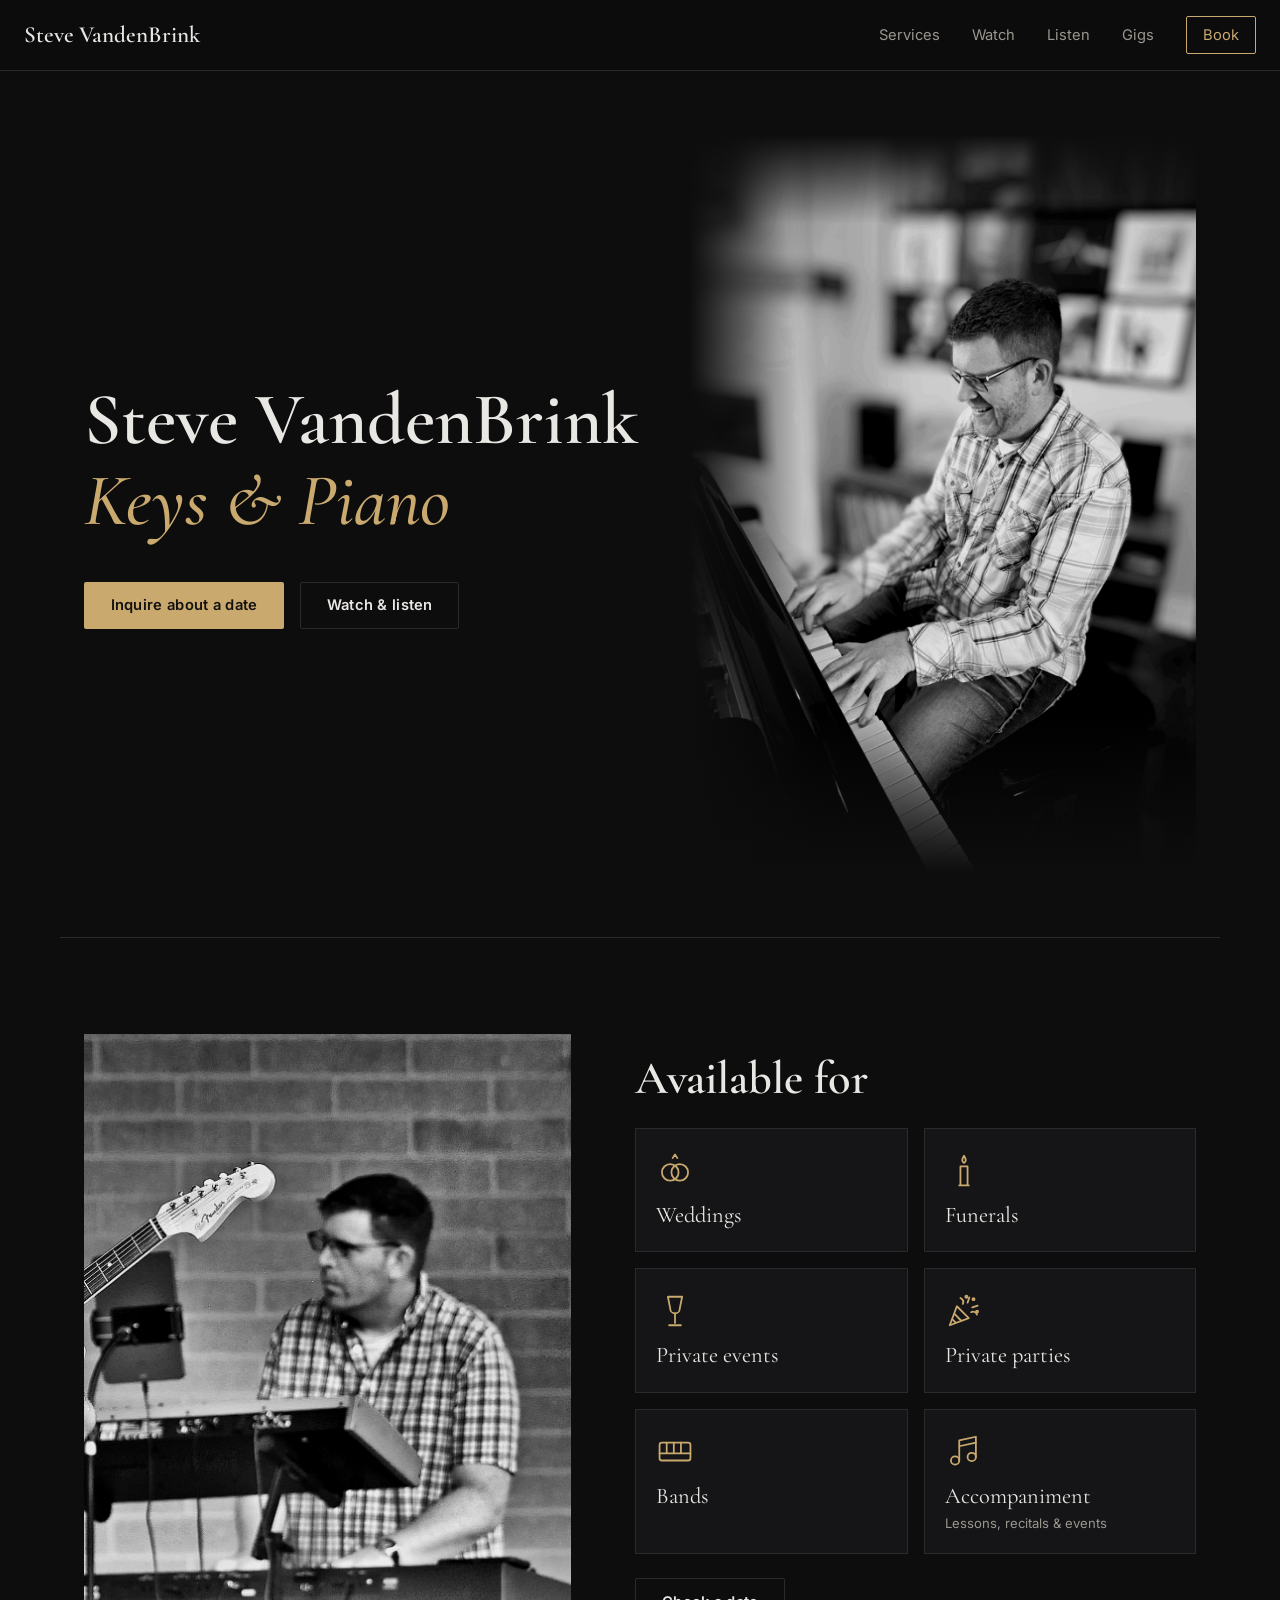
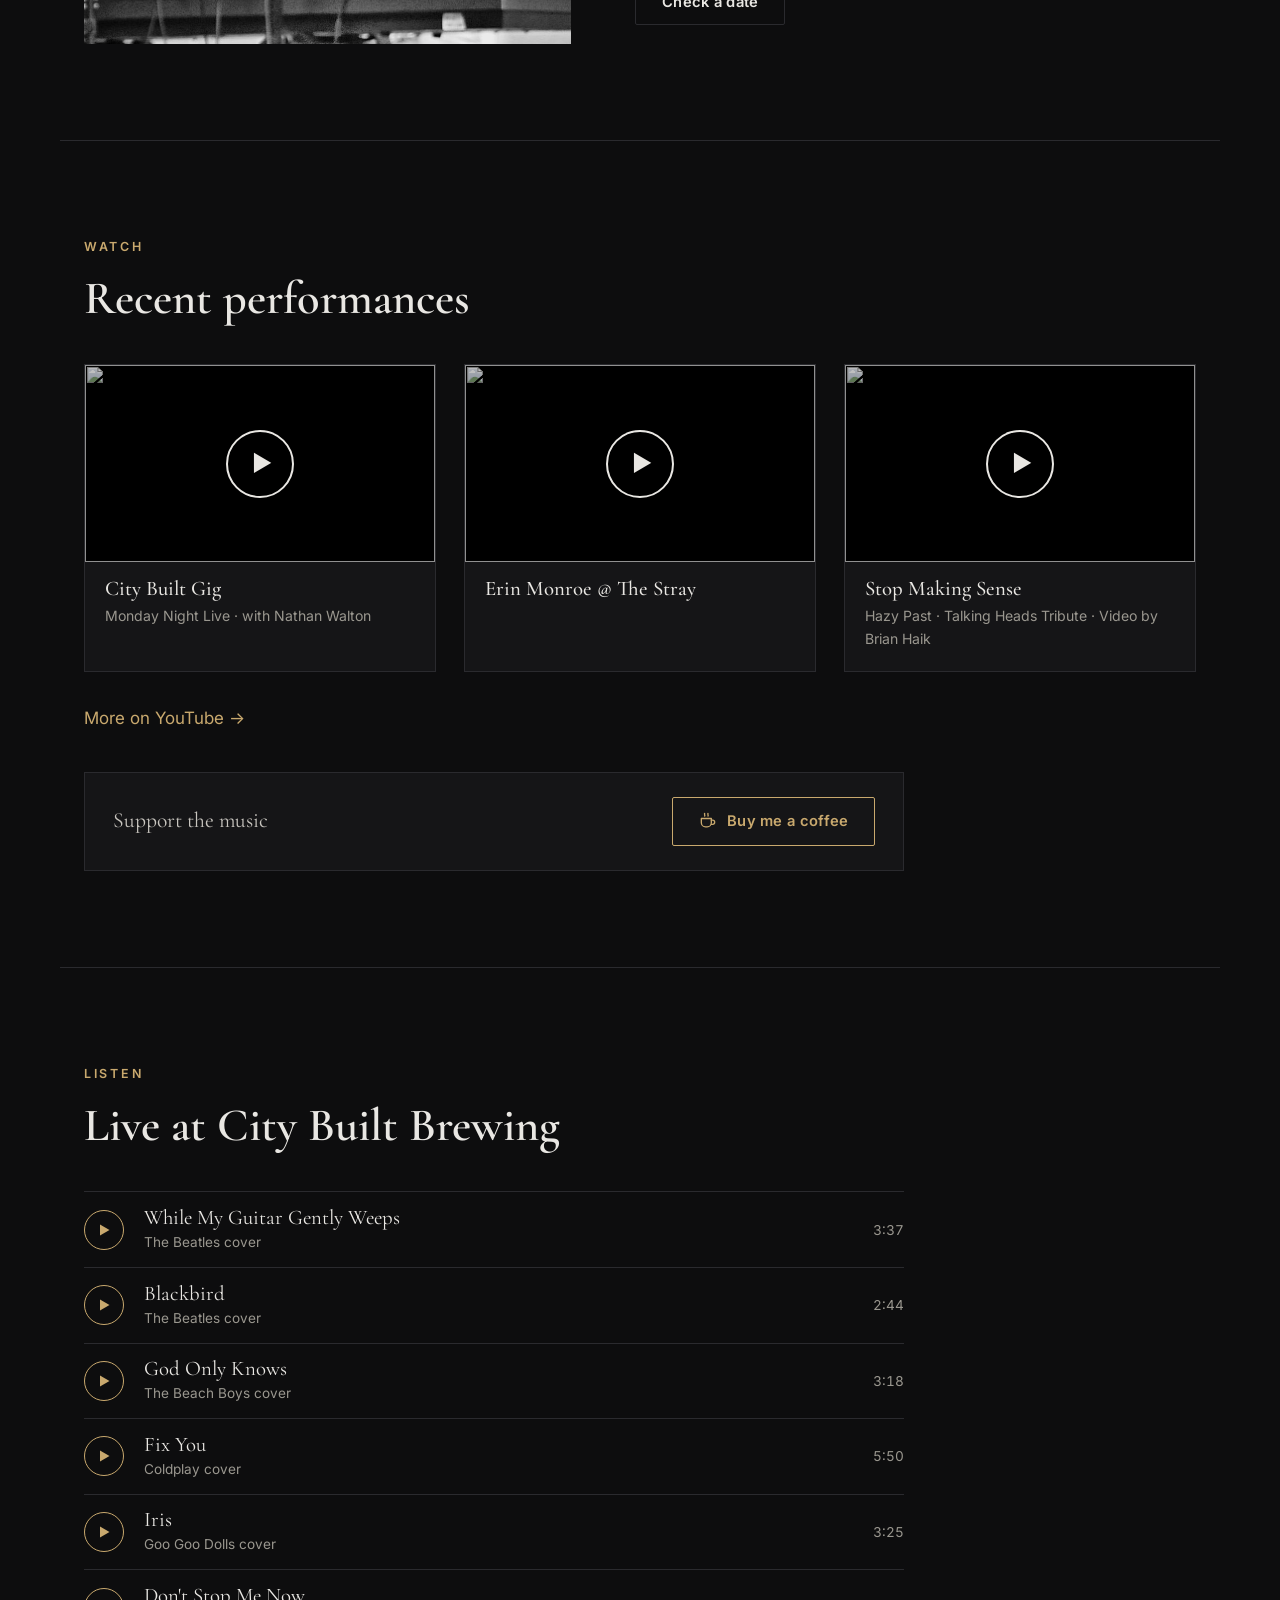
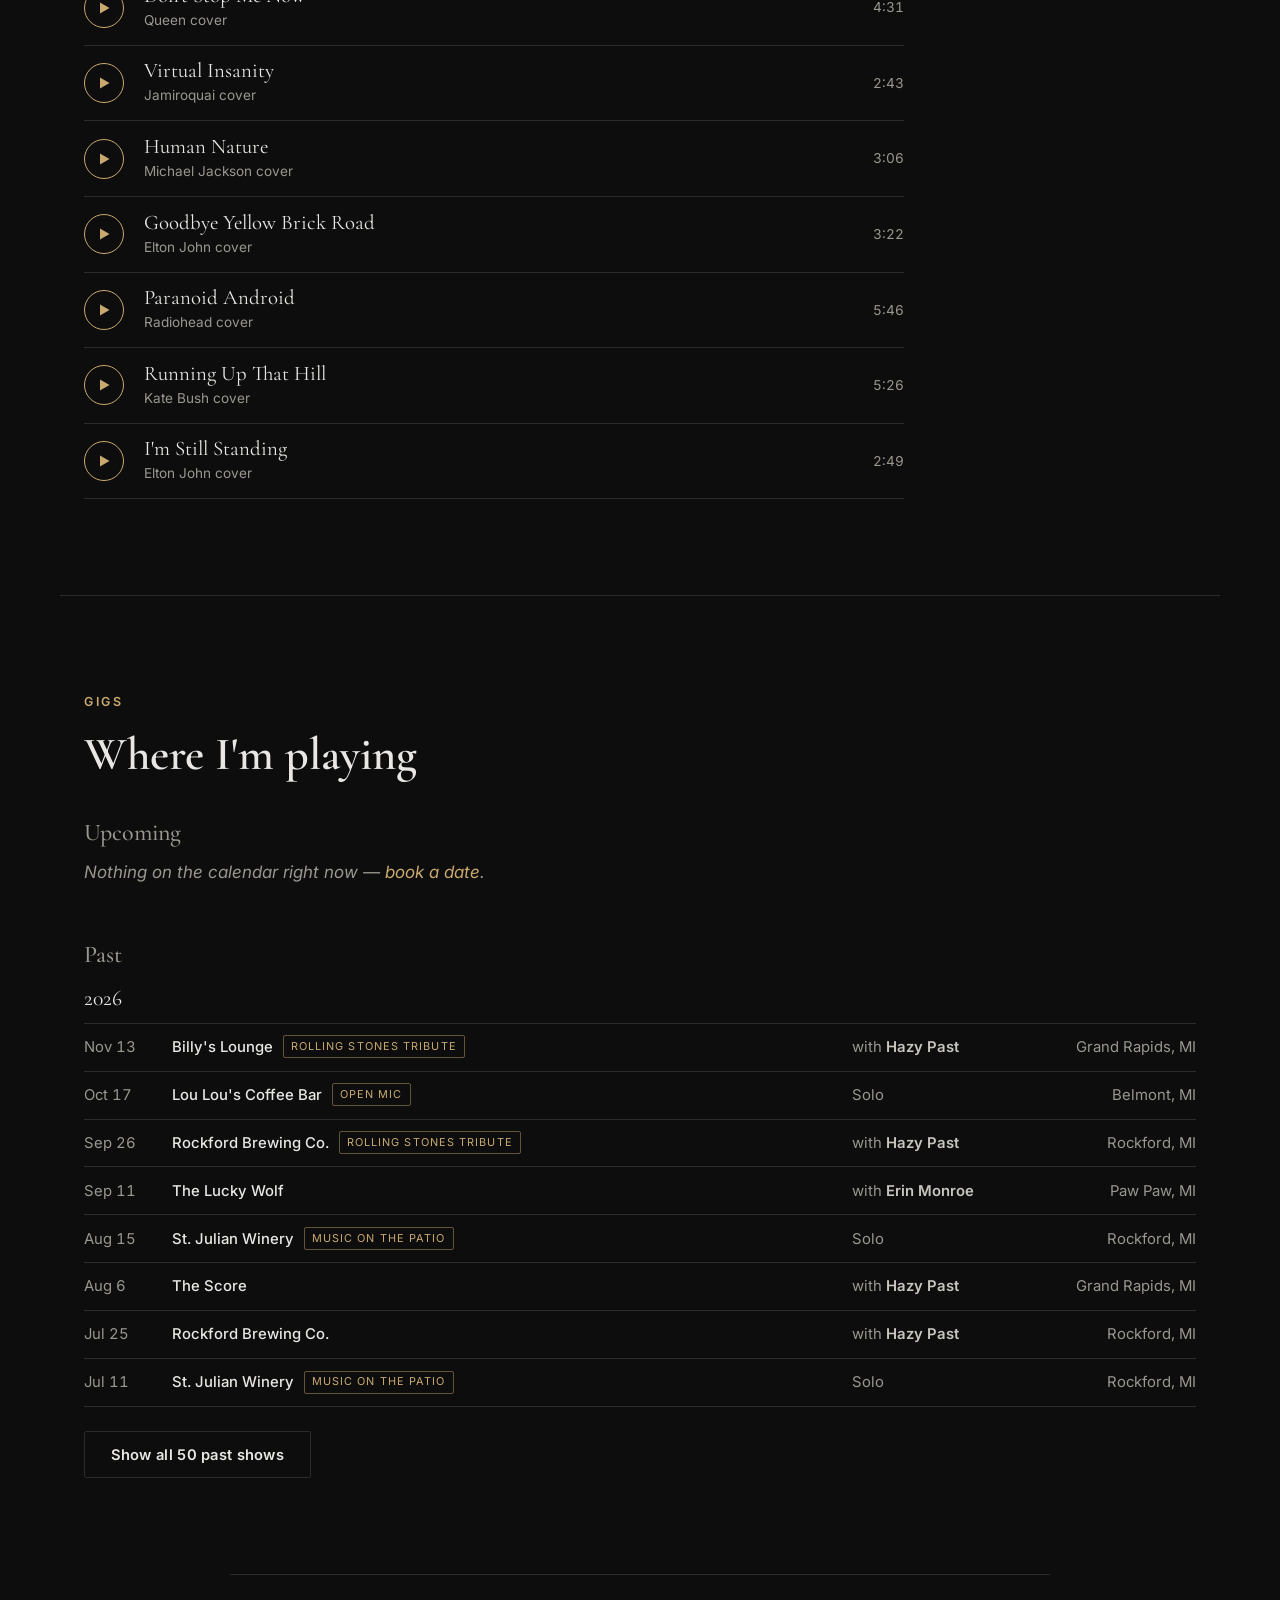
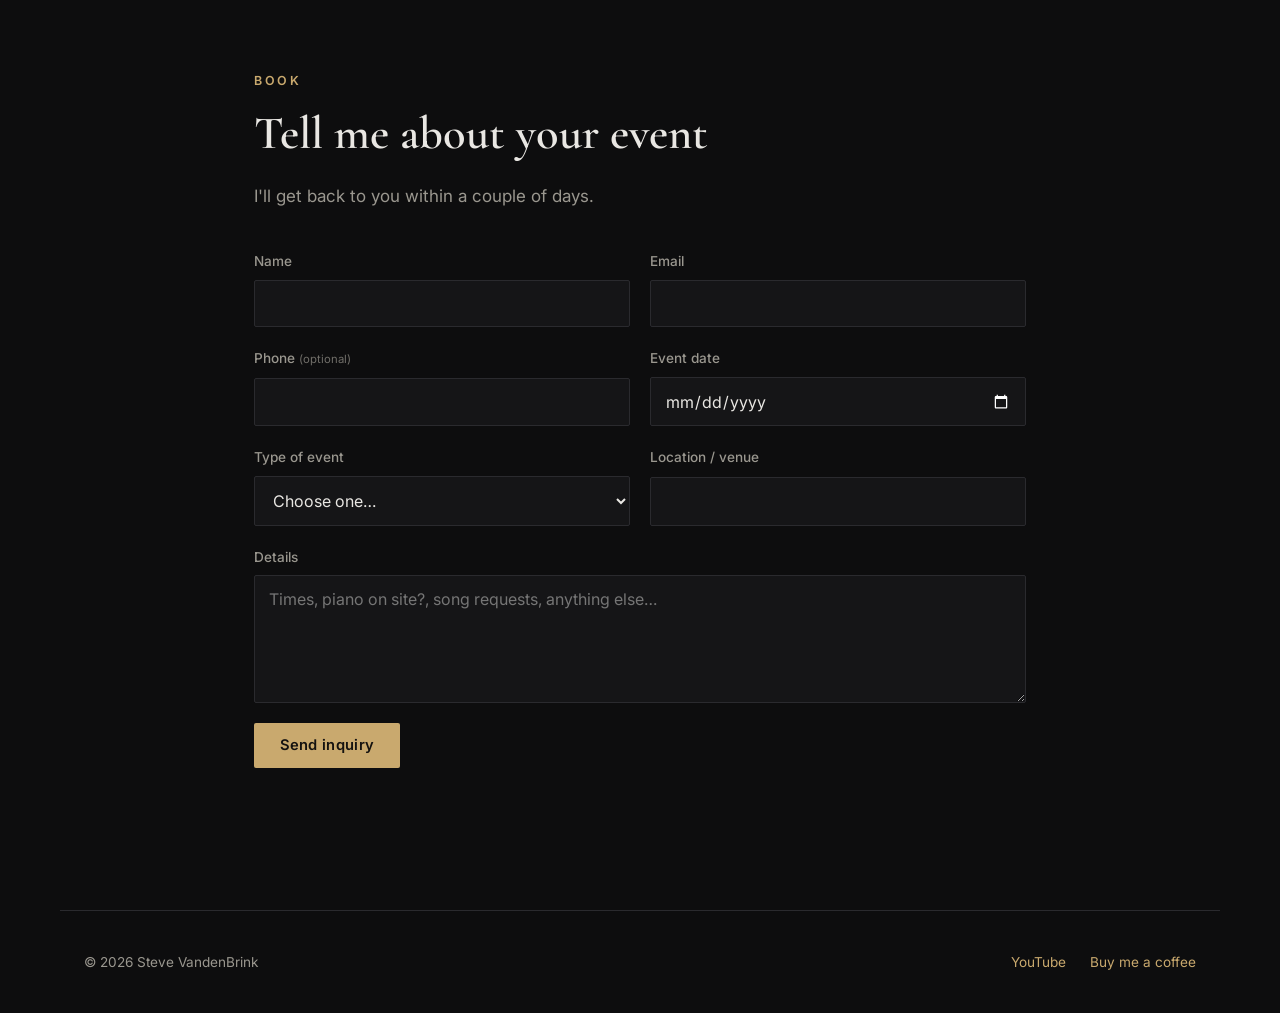
==== index.html @ bb1a1470 "Preview: Listen section with 12 live tracks from City Built Co-Authored-By: Claude Opus 5.5 <noreply" ====
<!doctype html>
<html lang="en">
<head>
  <meta charset="utf-8">
  <meta name="viewport" content="width=device-width, initial-scale=1">
  <title>Steve VandenBrink · Keys &amp; Piano</title>
  <meta name="description" content="Piano for weddings, funerals, events and live bands in West Michigan.">
  <meta property="og:title" content="Steve VandenBrink · Keys &amp; Piano">
  <meta property="og:description" content="Piano for weddings, funerals, events and live bands.">
  <meta property="og:image" content="images/piano.jpg">
  <link rel="icon" href="favicon.svg" type="image/svg+xml">
  <link rel="icon" href="favicon.ico" sizes="32x32">
  <link rel="apple-touch-icon" href="apple-touch-icon.png">
  <meta name="theme-color" content="#0d0d0e">
  <link rel="preconnect" href="https://fonts.googleapis.com">
  <link rel="preconnect" href="https://fonts.gstatic.com" crossorigin>
  <link href="https://fonts.googleapis.com/css2?family=Cormorant+Garamond:ital,wght@0,500;0,600;1,500&family=Inter:wght@400;500;600&display=swap" rel="stylesheet">
  <link rel="stylesheet" href="css/style.css?v=33">
</head>
<body>

  <header class="nav">
    <a class="brand" href="#top">Steve VandenBrink</a>
    <button class="nav-toggle" aria-label="Menu" aria-expanded="false">☰</button>
    <nav class="nav-links">
      <a href="#about">Services</a>
      <a href="#watch">Watch</a>
      <a href="#listen">Listen</a>
      <a href="#gigs">Gigs</a>
      <a href="#book" class="nav-cta">Book</a>
    </nav>
  </header>

  <main id="top">

    <!-- HERO: piano portrait -->
    <section class="hero">
      <div class="hero-text">
        <h1>Steve VandenBrink<br><em>Keys &amp; Piano</em></h1>
        <div class="hero-actions">
          <a href="#book" class="btn btn-primary">Inquire about a date</a>
          <a href="#watch" class="btn btn-ghost">Watch &amp; listen</a>
        </div>
      </div>
      <div class="hero-photo">
        <img src="images/piano.jpg" alt="Steve smiling while playing a grand piano" width="1182" height="1686">
      </div>
    </section>

    <!-- ABOUT: live band photo -->
    <section id="about" class="about">
      <div class="about-photo">
        <img src="images/live.jpg" alt="Steve playing keyboards on stage with a band" width="996" height="1229" loading="lazy">
      </div>
      <div class="about-text">
        <h2>Available for</h2>
        <ul class="services">
          <li><svg viewBox="0 0 32 32" aria-hidden="true"><circle cx="12" cy="18" r="7"/><circle cx="20" cy="18" r="7"/><path d="M14 6l2-3 2 3"/></svg><span>Weddings</span></li>
          <li><svg viewBox="0 0 32 32" aria-hidden="true"><path d="M12 29h8M13 29V13h6v16"/><path d="M16 4c-2 3-2 5 0 6 2-1 2-3 0-6z"/></svg><span>Funerals</span></li>
          <li><svg viewBox="0 0 32 32" aria-hidden="true"><path d="M10 4h12l-2 10a4 4 0 0 1-8 0z"/><path d="M16 18v8M11 28h10"/></svg><span>Private events</span></li>
          <li><svg viewBox="0 0 32 32" aria-hidden="true"><path d="M4 28l6-16 10 10z"/><path d="M8 18.5l5.5 5.5M6.3 23l2.7 2.7"/><path d="M15 10c1-2 0-4-2-5"/><path d="M22 17c2-1 4 0 5 2"/><path d="M19 9l1.5-4.5M23 13l4.5-1.5"/><circle cx="24" cy="6" r=".9"/><circle cx="27" cy="16.5" r=".9"/><circle cx="18" cy="4" r=".9"/></svg><span>Private parties</span></li>
          <li><svg viewBox="0 0 32 32" aria-hidden="true"><rect x="3" y="9" width="26" height="15" rx="2"/><path d="M9 9v9M15 9v9M21 9v9M3 18h26"/></svg><span>Bands</span></li>
          <li><svg viewBox="0 0 32 32" aria-hidden="true"><path d="M12 24V7l14-3v17"/><circle cx="8.5" cy="24" r="3.5"/><circle cx="22.5" cy="21" r="3.5"/><path d="M12 12l14-3"/></svg><span>Accompaniment<small>Lessons, recitals &amp; events</small></span></li>
        </ul>
        <a href="#book" class="btn btn-ghost services-cta">Check a date</a>
      </div>
    </section>

    <!-- VIDEOS: rendered from js/data.js -->
    <section id="watch" class="watch">
      <div class="section-head">
        <p class="eyebrow">Watch</p>
        <h2>Recent performances</h2>
      </div>
      <div id="video-grid" class="video-grid"></div>
      <p class="more"><a id="youtube-link" href="#" target="_blank" rel="noopener">More on YouTube →</a></p>
      <div class="tip">
        <p>Support the music</p>
        <a class="btn btn-tip" href="https://buymeacoffee.com/stevevandenbrink" target="_blank" rel="noopener"><svg viewBox="0 0 24 24" aria-hidden="true"><path d="M4 9h12v5a5 5 0 0 1-5 5H9a5 5 0 0 1-5-5z"/><path d="M16 11h1.5a2.5 2.5 0 0 1 0 5H16"/><path d="M8 3c-.8 1 .8 2 0 3M12 3c-.8 1 .8 2 0 3"/></svg>Buy me a coffee</a>
      </div>
    </section>

    <!-- AUDIO: rendered from js/data.js -->
    <section id="listen" class="listen">
      <div class="section-head">
        <p class="eyebrow">Listen</p>
        <h2 id="audio-album">Live recordings</h2>
      </div>
      <ol id="tracklist" class="tracklist"></ol>
      <audio id="player" preload="none"></audio>
    </section>

    <!-- GIGS: rendered from js/data.js -->
    <section id="gigs" class="gigs">
      <div class="section-head">
        <p class="eyebrow">Gigs</p>
        <h2>Where I'm playing</h2>
      </div>
      <div class="gig-columns">
        <div>
          <h3>Upcoming</h3>
          <ul id="gigs-upcoming" class="gig-list"></ul>
        </div>
        <div>
          <h3>Past</h3>
          <ul id="gigs-past" class="gig-list past"></ul>
        </div>
      </div>
    </section>

    <!-- INQUIRY FORM -->
    <section id="book" class="book">
      <div class="section-head">
        <p class="eyebrow">Book</p>
        <h2>Tell me about your event</h2>
        <p class="sub">I'll get back to you within a couple of days.</p>
      </div>
      <form id="inquiry" class="inquiry" action="https://formspree.io/f/mwlvaooo" method="POST">
        <div class="row">
          <label>Name<input name="name" required autocomplete="name"></label>
          <label>Email<input type="email" name="email" required autocomplete="email"></label>
        </div>
        <div class="row">
          <label><span>Phone <small>(optional)</small></span><input type="tel" name="phone" autocomplete="tel"></label>
          <label>Event date<input type="date" name="event_date"></label>
        </div>
        <div class="row">
          <label>Type of event
            <select name="event_type" required>
              <option value="" disabled selected>Choose one…</option>
              <option>Wedding</option>
              <option>Funeral / memorial</option>
              <option>Private event</option>
              <option>Venue / restaurant</option>
              <option>Band / sub work</option>
              <option>Other</option>
            </select>
          </label>
          <label>Location / venue<input name="venue"></label>
        </div>
        <label>Details<textarea name="message" rows="5" required placeholder="Times, piano on site?, song requests, anything else…"></textarea></label>
        <!-- honeypot: bots fill it, people don't see it -->
        <input type="hidden" name="_subject" value="New booking inquiry – stevevandenbrinkmusic.com">
        <input type="text" name="_gotcha" class="hp" tabindex="-1" autocomplete="off">
        <button type="submit" class="btn btn-primary">Send inquiry</button>
        <p id="form-status" class="form-status" role="status"></p>
      </form>
    </section>

  </main>

  <footer class="footer">
    <p>© <span id="year"></span> Steve VandenBrink</p>
    <p class="footer-links"><a id="footer-youtube" href="#" target="_blank" rel="noopener">YouTube</a><a href="https://buymeacoffee.com/stevevandenbrink" target="_blank" rel="noopener">Buy me a coffee</a></p>
  </footer>

  <script src="js/data.js?v=33"></script>
  <script src="js/main.js?v=33"></script>
</body>
</html>
---- css/style.css ----
:root {
  --bg: #0d0d0e;
  --bg-2: #151517;
  --bg-3: #1d1d20;
  --line: #2a2a2e;
  --text: #e9e7e3;
  --muted: #9a978f;
  --accent: #c9a96e;        /* warm brass, the one color on a grayscale site */
  --accent-ink: #141210;
  --serif: "Cormorant Garamond", Georgia, serif;
  --sans: "Inter", system-ui, -apple-system, sans-serif;
  --max: 1160px;
}

* { box-sizing: border-box; }
html { scroll-behavior: smooth; }
body {
  margin: 0;
  background: var(--bg);
  color: var(--text);
  font-family: var(--sans);
  font-size: 17px;
  line-height: 1.65;
  -webkit-font-smoothing: antialiased;
}
img { max-width: 100%; display: block; }
a { color: var(--accent); text-decoration: none; }
a:hover { text-decoration: underline; }

h1, h2, h3 { font-family: var(--serif); font-weight: 600; line-height: 1.1; margin: 0 0 .5em; }
h1 { font-size: clamp(2.6rem, 6vw, 4.6rem); }
h1 em { color: var(--accent); font-weight: 500; }
h2 { font-size: clamp(2rem, 4vw, 2.9rem); }
h3 { font-size: 1.5rem; color: var(--muted); font-weight: 500; }

.eyebrow {
  font-size: .78rem; letter-spacing: .22em; text-transform: uppercase;
  color: var(--accent); margin: 0 0 1rem; font-weight: 600;
}

section { padding: 6rem 1.5rem; max-width: var(--max); margin: 0 auto; }
section[id] { scroll-margin-top: 64px; }
.section-head { margin-bottom: 2.5rem; }
.sub { color: var(--muted); margin: 0; }

/* ---------- nav ---------- */
.nav {
  position: sticky; top: 0; z-index: 10;
  display: flex; align-items: center; justify-content: space-between;
  padding: 1rem 1.5rem;
  background: rgba(13,13,14,.82);
  backdrop-filter: blur(10px);
  border-bottom: 1px solid var(--line);
}
.brand { font-family: var(--serif); font-size: 1.45rem; color: var(--text); font-weight: 600; }
.brand:hover { text-decoration: none; }
.nav-links { display: flex; gap: 2rem; align-items: center; }
.nav-links a { color: var(--muted); font-size: .92rem; }
.nav-links a:hover { color: var(--text); text-decoration: none; }
.nav-links .nav-cta { color: var(--accent); border: 1px solid var(--accent); padding: .35rem 1rem; border-radius: 2px; }
.nav-toggle { display: none; background: none; border: 0; color: var(--text); font-size: 1.5rem; cursor: pointer; }

/* ---------- buttons ---------- */
.btn {
  display: inline-block; padding: .85rem 1.6rem; border-radius: 2px;
  font: 600 .92rem var(--sans); letter-spacing: .02em; cursor: pointer;
  border: 1px solid transparent; transition: .2s;
}
.btn:hover { text-decoration: none; }
.btn-primary { background: var(--accent); color: var(--accent-ink); }
.btn-primary:hover { background: #d8bb84; }
.btn-ghost { background: transparent; border-color: var(--line); color: var(--text); }
.btn-ghost:hover { border-color: var(--muted); }

/* ---------- hero ---------- */
.hero {
  display: grid; grid-template-columns: 1.1fr 1fr; align-items: center;
  gap: 3rem; padding-top: 4rem; padding-bottom: 4rem; min-height: calc(100vh - 70px);
}
.lede { font-size: 1.15rem; color: var(--muted); max-width: 32rem; }
.hero-actions { display: flex; gap: 1rem; flex-wrap: wrap; margin-top: 2.5rem; }
.hero-photo { position: relative; }
.hero-photo img {
  width: 100%; max-height: 82vh; object-fit: cover; object-position: 60% 30%;
  filter: brightness(.88) contrast(1.05);
}
/* fade the bright photo background into the dark page */
.hero-photo::after {
  content: ""; position: absolute; inset: 0; pointer-events: none;
  background:
    linear-gradient(to right, var(--bg) 0%, transparent 25%),
    linear-gradient(to top, var(--bg) 0%, transparent 22%),
    linear-gradient(to bottom, var(--bg) 0%, transparent 12%),
    radial-gradient(ellipse at 60% 45%, transparent 55%, rgba(13,13,14,.55) 100%);
}

/* ---------- about ---------- */
.about {
  display: grid; grid-template-columns: 1fr 1.15fr; gap: 4rem; align-items: center;
  border-top: 1px solid var(--line);
}
.about-photo img {
  width: 100%; height: auto; aspect-ratio: 4/5; object-fit: cover; object-position: 40% center;
  filter: contrast(1.05) brightness(.92);
}
.about-text p { color: #c8c5bf; }
.services { list-style: none; padding: 0; margin: 1.5rem 0 0; display: grid; grid-template-columns: 1fr 1fr; gap: 1rem; }
.services li {
  background: var(--bg-2); border: 1px solid var(--line); padding: 1.4rem 1.25rem;
  display: grid; gap: .8rem; align-content: start; transition: border-color .2s;
}
.services li:hover { border-color: var(--accent); }
.services svg { width: 38px; height: 38px; stroke: var(--accent); fill: none; stroke-width: 1.5; stroke-linecap: round; stroke-linejoin: round; }
.services span { font-family: var(--serif); font-size: 1.4rem; color: var(--text); line-height: 1.2; }
.services small { display: block; font: 400 .82rem var(--sans); color: var(--muted); margin-top: .3rem; }
/* odd count: last card spans the full row */
.services li:last-child:nth-child(odd) { grid-column: 1 / -1; grid-template-columns: auto 1fr; align-items: center; gap: 1rem; }

/* ---------- videos ---------- */
.watch { border-top: 1px solid var(--line); }
.video-grid { display: grid; grid-template-columns: repeat(auto-fill, minmax(320px, 1fr)); gap: 1.75rem; }
.video { background: var(--bg-2); border: 1px solid var(--line); }
.video-frame { position: relative; aspect-ratio: 16/9; background: #000; cursor: pointer; overflow: hidden; }
.video-frame img { width: 100%; height: 100%; object-fit: cover; filter: grayscale(.6) brightness(.75); transition: .3s; }
.video-frame:hover img { filter: grayscale(0) brightness(.9); }
.video-frame iframe { position: absolute; inset: 0; width: 100%; height: 100%; border: 0; }
.play {
  position: absolute; top: 50%; left: 50%; transform: translate(-50%,-50%);
  width: 68px; height: 68px; border-radius: 50%; border: 2px solid var(--text);
  background: rgba(0,0,0,.45); color: var(--text); font-size: 1.4rem;
  display: grid; place-items: center; padding-left: 4px; pointer-events: none;
}
.video-meta { padding: 1rem 1.25rem 1.25rem; }
.video-meta h3 { color: var(--text); font-size: 1.3rem; margin: 0 0 .2rem; }
.video-meta p { color: var(--muted); font-size: .88rem; margin: 0; }
.more { margin-top: 2rem; }
.empty { color: var(--muted); font-style: italic; }

/* ---------- gigs ---------- */
.gigs { border-top: 1px solid var(--line); }
.gig-columns { display: grid; grid-template-columns: 1fr; gap: 3.5rem; }
.gig-list { list-style: none; padding: 0; margin: 0; }
.gig {
  display: grid; grid-template-columns: 4.5rem 1fr; gap: 1.25rem; align-items: center;
  padding: 1.25rem 0; border-bottom: 1px solid var(--line);
}
#gigs-upcoming .gig { border: 1px solid var(--line); background: var(--bg-2); padding: 1.5rem; max-width: 640px; margin-bottom: 1rem; }
.gig-date { text-align: center; line-height: 1.1; }
.gig-date .m { display: block; font-size: .72rem; letter-spacing: .18em; text-transform: uppercase; color: var(--accent); }
.gig-date .d { display: block; font-family: var(--sans); font-size: 1.9rem; font-weight: 600; line-height: 1.15; font-variant-numeric: lining-nums tabular-nums; margin: .15rem 0; }
.gig-date .y { display: block; font-size: .72rem; color: var(--muted); text-transform: uppercase; letter-spacing: .1em; }
.gig-info strong { font-size: 1.15rem; }
.gig-info span { display: block; color: var(--muted); font-size: .9rem; }
.gig-links { margin: .35rem 0 0; font-size: .85rem; }
.gig-tag {
  display: inline-block; margin-left: .6rem; vertical-align: 2px;
  font-style: normal; font-size: .68rem; letter-spacing: .1em; text-transform: uppercase;
  color: var(--accent); border: 1px solid rgba(201,169,110,.45); padding: .1rem .45rem; border-radius: 2px;
}

/* past shows: compact rows grouped by year */
.past .gig { grid-template-columns: 4.5rem 1fr 11rem 9.5rem; gap: 1rem; padding: .7rem 0; font-size: .93rem; }
.gig-info .gig-act { color: var(--text); font-size: .92rem; margin: .1rem 0; }
.gig-act b, .pa b { font-weight: 600; }
.past .pa { color: var(--muted); }
.past .pa b { color: #c8c5bf; }
.past .pd { color: var(--muted); font-variant-numeric: tabular-nums; }
.past .pv strong { font-weight: 500; }
.past .pc { color: var(--muted); text-align: right; }
.gig-year {
  font-family: var(--serif); font-size: 1.35rem; color: var(--text);
  padding: 1.5rem 0 .4rem; border-bottom: 1px solid var(--line);
}
.gig-year:first-child { padding-top: 0; }
.is-hidden { display: none !important; }
.show-more { margin-top: 1.5rem; }

/* ---------- form ---------- */
.book { border-top: 1px solid var(--line); max-width: 820px; }
.inquiry { display: grid; gap: 1.25rem; }
.inquiry .row { display: grid; grid-template-columns: 1fr 1fr; gap: 1.25rem; }
.inquiry label { display: grid; gap: .45rem; font-size: .85rem; color: var(--muted); font-weight: 500; }
.inquiry small { font-weight: 400; opacity: .7; }
.inquiry input, .inquiry select, .inquiry textarea {
  font: 400 1rem var(--sans); color: var(--text);
  background: var(--bg-2); border: 1px solid var(--line); border-radius: 2px;
  padding: .8rem .9rem; width: 100%;
}
.inquiry input:focus, .inquiry select:focus, .inquiry textarea:focus { outline: none; border-color: var(--accent); }
.inquiry input[type="date"] { color-scheme: dark; -webkit-appearance: none; appearance: none; display: block; min-width: 0; min-height: 3.1rem; text-align: left; }
.inquiry input[type="date"]::-webkit-date-and-time-value { text-align: left; }
.inquiry label, .inquiry .row > * { min-width: 0; }
.inquiry button { justify-self: start; border: 0; }
.hp { position: absolute; left: -9999px; }
.form-status { margin: 0; min-height: 1.5em; color: var(--muted); }
.form-status.ok { color: #9fc79a; }
.form-status.err { color: #e08b7d; }

/* ---------- footer ---------- */
.footer {
  display: flex; justify-content: space-between; flex-wrap: wrap; gap: 1rem;
  max-width: var(--max); margin: 0 auto; padding: 2.5rem 1.5rem;
  border-top: 1px solid var(--line); color: var(--muted); font-size: .85rem;
}
.footer p { margin: 0; }

/* ---------- responsive ---------- */
@media (max-width: 860px) {
  section { padding: 4rem 1rem; }
  .nav { padding: .9rem 1rem; }
  .nav-toggle { display: block; }
  .nav-links {
    display: none; position: absolute; top: 100%; left: 0; right: 0;
    flex-direction: column; gap: 0; background: var(--bg-2); border-bottom: 1px solid var(--line);
  }
  .nav-links.open { display: flex; }
  .nav-links a { padding: 1rem; width: 100%; text-align: center; }
  .nav-links .nav-cta { border: 0; }

  .hero { grid-template-columns: 1fr; min-height: 0; padding-top: 2rem; gap: 2rem; }
  .hero-photo { order: -1; margin: 0 -1rem; }
  .hero-photo img { max-height: 60vh; }
  .hero-photo::after { background: linear-gradient(to top, var(--bg) 0%, transparent 35%); }

  .about { grid-template-columns: 1fr; gap: 2rem; }
  .about-photo img { aspect-ratio: 4/3; object-position: 60% 30%; }
  .services { grid-template-columns: 1fr 1fr; gap: .75rem; }
  .services li { padding: 1.1rem 1rem; }
  .services span { font-size: 1.2rem; }
  .gig-columns { gap: 3rem; }
  .past .gig { grid-template-columns: 3.75rem 1fr; row-gap: .15rem; align-items: start; }
  .past .pa, .past .pc { grid-column: 2; text-align: left; font-size: .85rem; }
  .past .pv strong { display: block; }
  .gig-info strong { display: block; }
  .gig-tag, .past .gig-tag { display: table; margin: .35rem 0 .15rem; }
  .inquiry .row { grid-template-columns: 1fr; }
  .video-grid { grid-template-columns: 1fr; }
}
.services-cta { margin-top: 1.5rem; }
.video-grid.single { grid-template-columns: minmax(0, 820px); }
.nowrap, .gig-info .nowrap { display: inline; white-space: nowrap; }

/* tip jar */
.tip {
  margin-top: 2.5rem; padding: 1.5rem 1.75rem; border: 1px solid var(--line); background: var(--bg-2);
  display: flex; align-items: center; justify-content: space-between; gap: 1.25rem; flex-wrap: wrap; max-width: 820px;
}
.tip p { margin: 0; color: #c8c5bf; font-family: var(--serif); font-size: 1.35rem; }
.btn-tip { display: inline-flex; align-items: center; gap: .55rem; border: 1px solid var(--accent); color: var(--accent); background: transparent; }
.btn-tip:hover { background: var(--accent); color: var(--accent-ink); }
.btn-tip svg { width: 20px; height: 20px; fill: none; stroke: currentColor; stroke-width: 1.6; stroke-linecap: round; stroke-linejoin: round; }
.footer-links { display: flex; gap: 1.5rem; }

/* ---------- listen ---------- */
.listen { border-top: 1px solid var(--line); }
.tracklist { list-style: none; padding: 0; margin: 0; max-width: 820px; border-top: 1px solid var(--line); }
.track { display: grid; grid-template-columns: 44px 1fr auto; gap: 1rem; align-items: center; padding: .85rem 0; border-bottom: 1px solid var(--line); }
.track-btn {
  width: 40px; height: 40px; border-radius: 50%; border: 1px solid var(--accent); background: transparent;
  color: var(--accent); display: grid; place-items: center; cursor: pointer; padding: 0; transition: .15s;
}
.track-btn:hover, .track.playing .track-btn { background: var(--accent); color: var(--accent-ink); }
.track-btn svg { width: 14px; height: 14px; fill: currentColor; }
.track-main { min-width: 0; }
.track-title { font-family: var(--serif); font-size: 1.3rem; line-height: 1.2; color: var(--text); }
.track-by { color: var(--muted); font-size: .85rem; }
.track-time { color: var(--muted); font-size: .85rem; font-variant-numeric: tabular-nums; }
.track-bar { display: none; height: 4px; background: var(--bg-3); margin-top: .55rem; cursor: pointer; position: relative; border-radius: 2px; touch-action: none; }
.track-bar::before { content: ""; position: absolute; inset: -10px 0; }  /* bigger tap target */
.track-bar i { display: block; height: 100%; width: 0; background: var(--accent); border-radius: 2px; }
.track.active .track-bar { display: block; }
.track.active .track-title { color: var(--accent); }
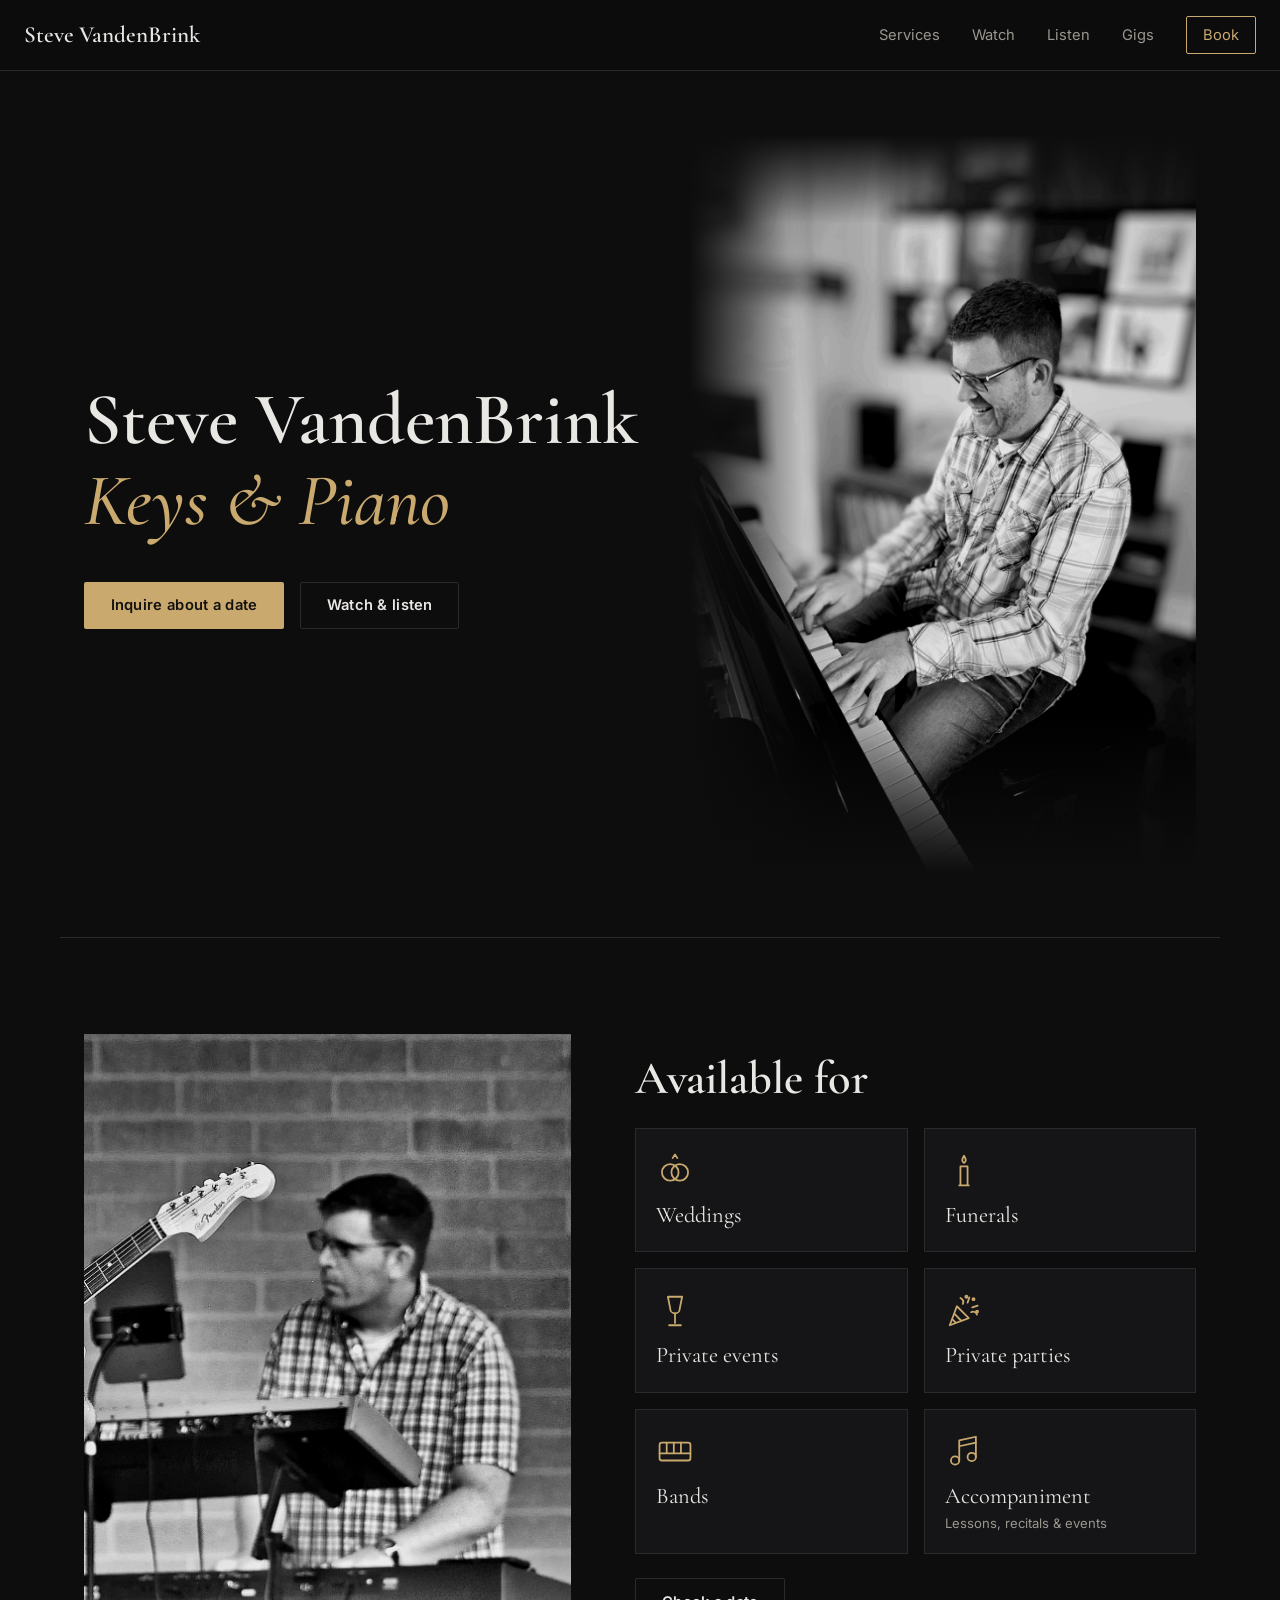
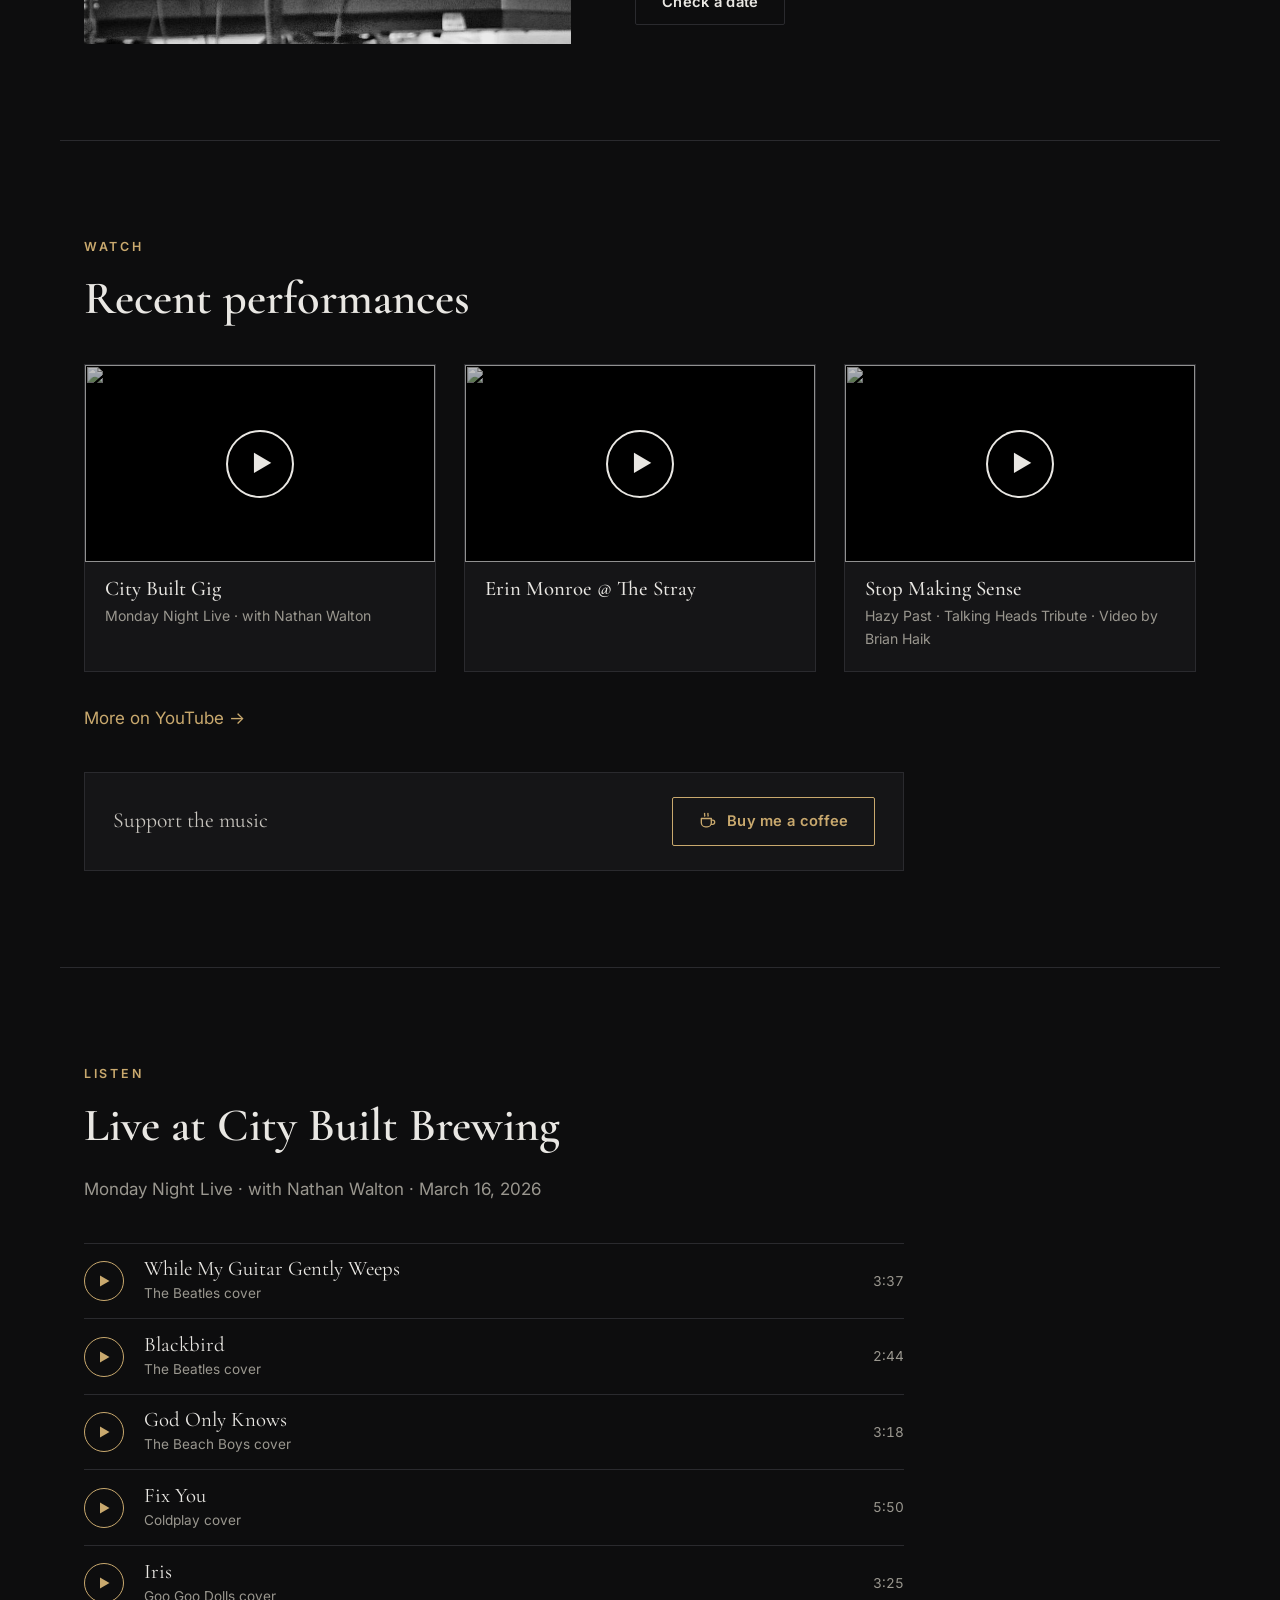
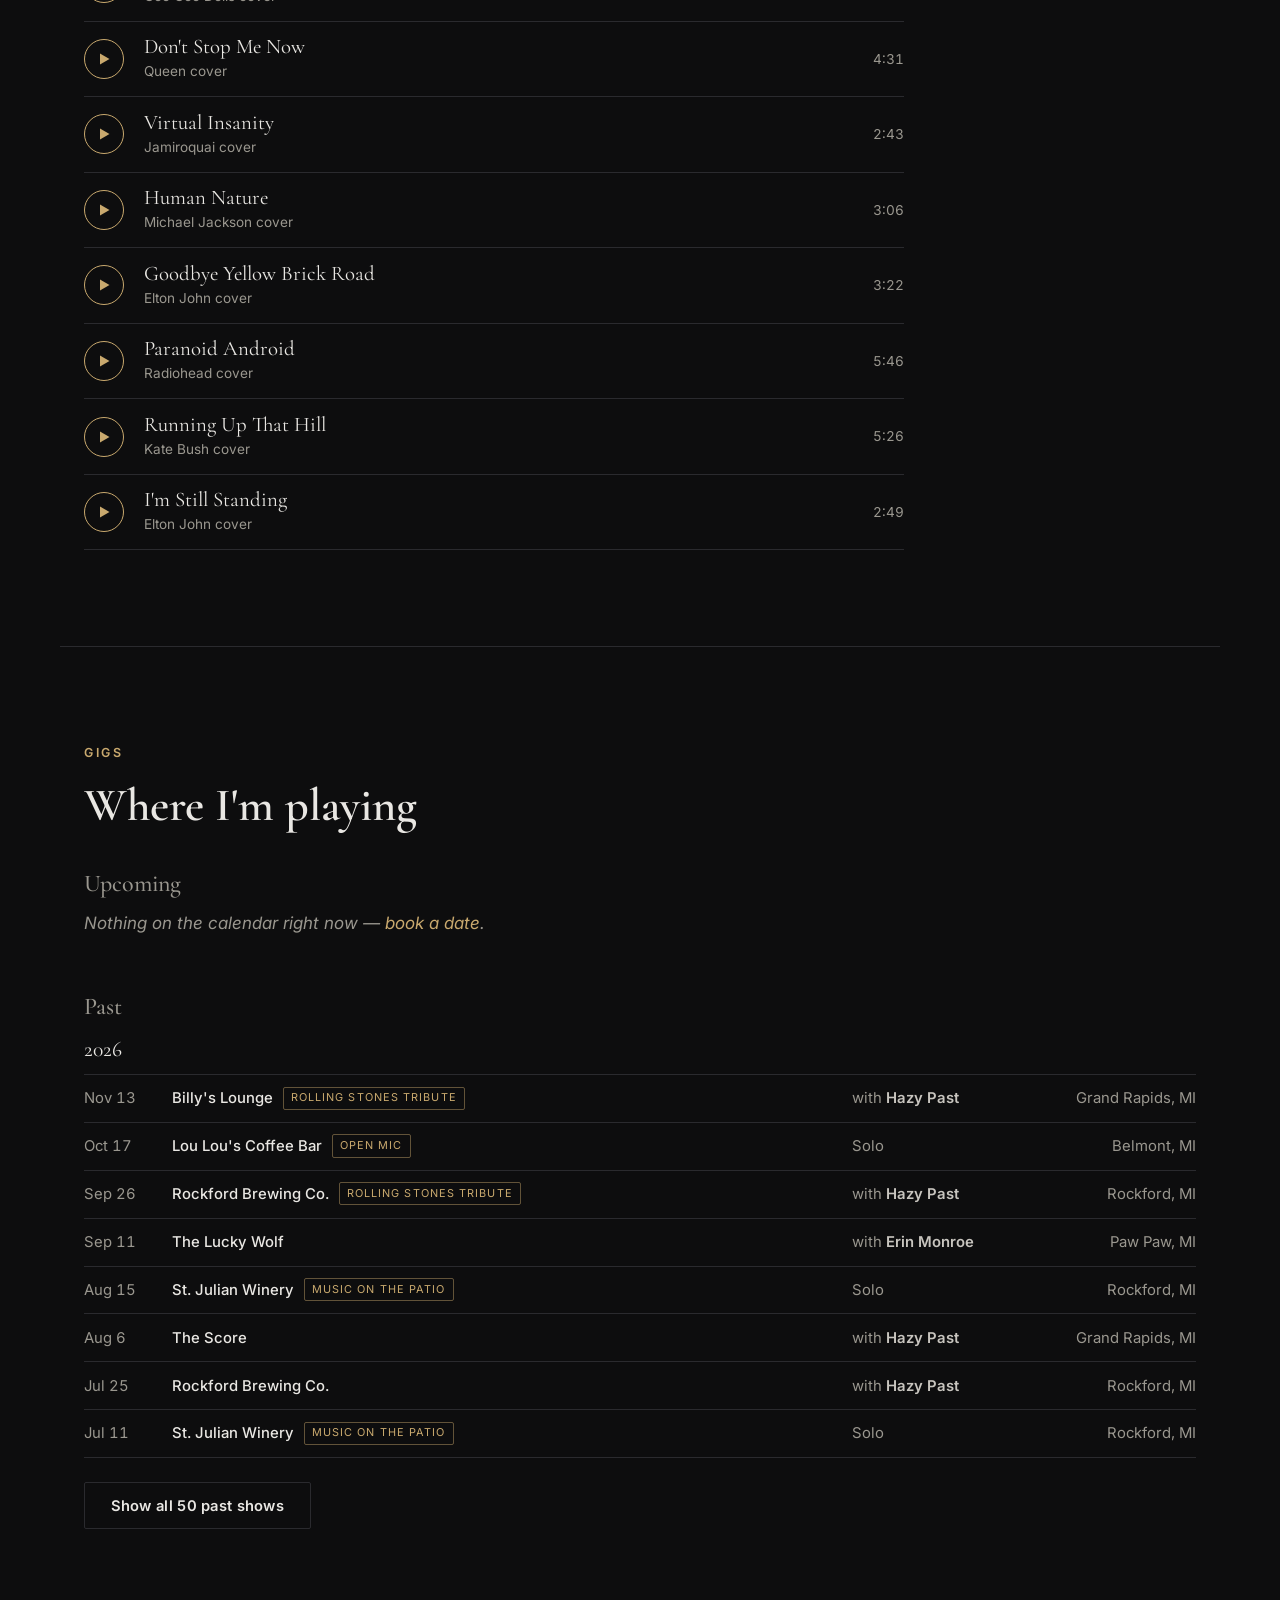
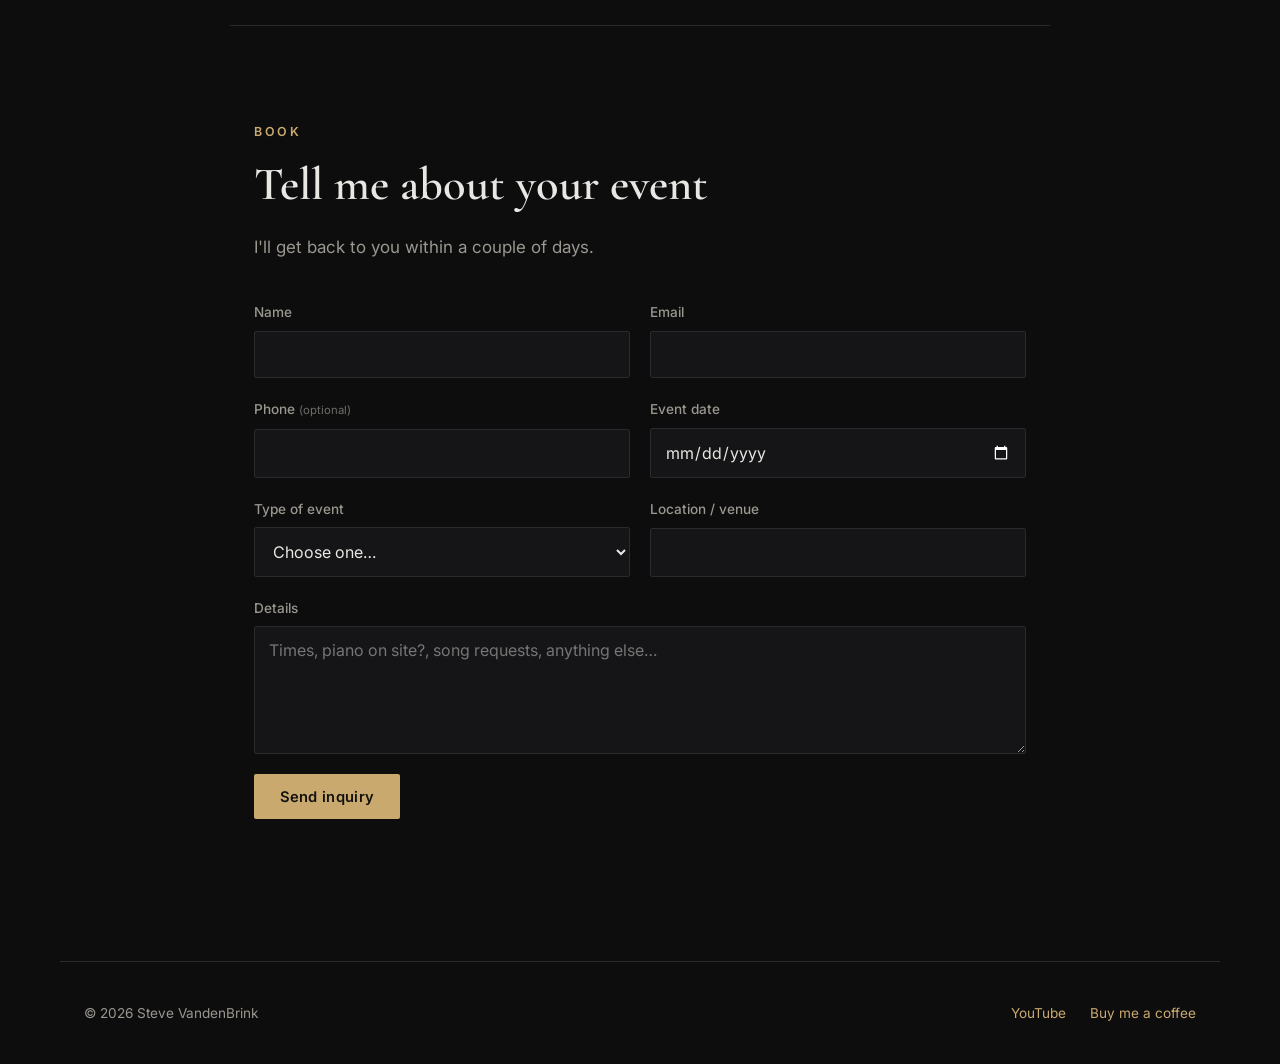
==== commit fffa12f6: "Listen: credit Monday Night Live with Nathan Walton Co-Authored-By: Claude Opus 5.5 <noreply@anthrop" ====
--- a/index.html
+++ b/index.html
@@ -85,6 +85,7 @@
       <div class="section-head">
         <p class="eyebrow">Listen</p>
         <h2 id="audio-album">Live recordings</h2>
+        <p id="audio-note" class="sub"></p>
       </div>
       <ol id="tracklist" class="tracklist"></ol>
       <audio id="player" preload="none"></audio>
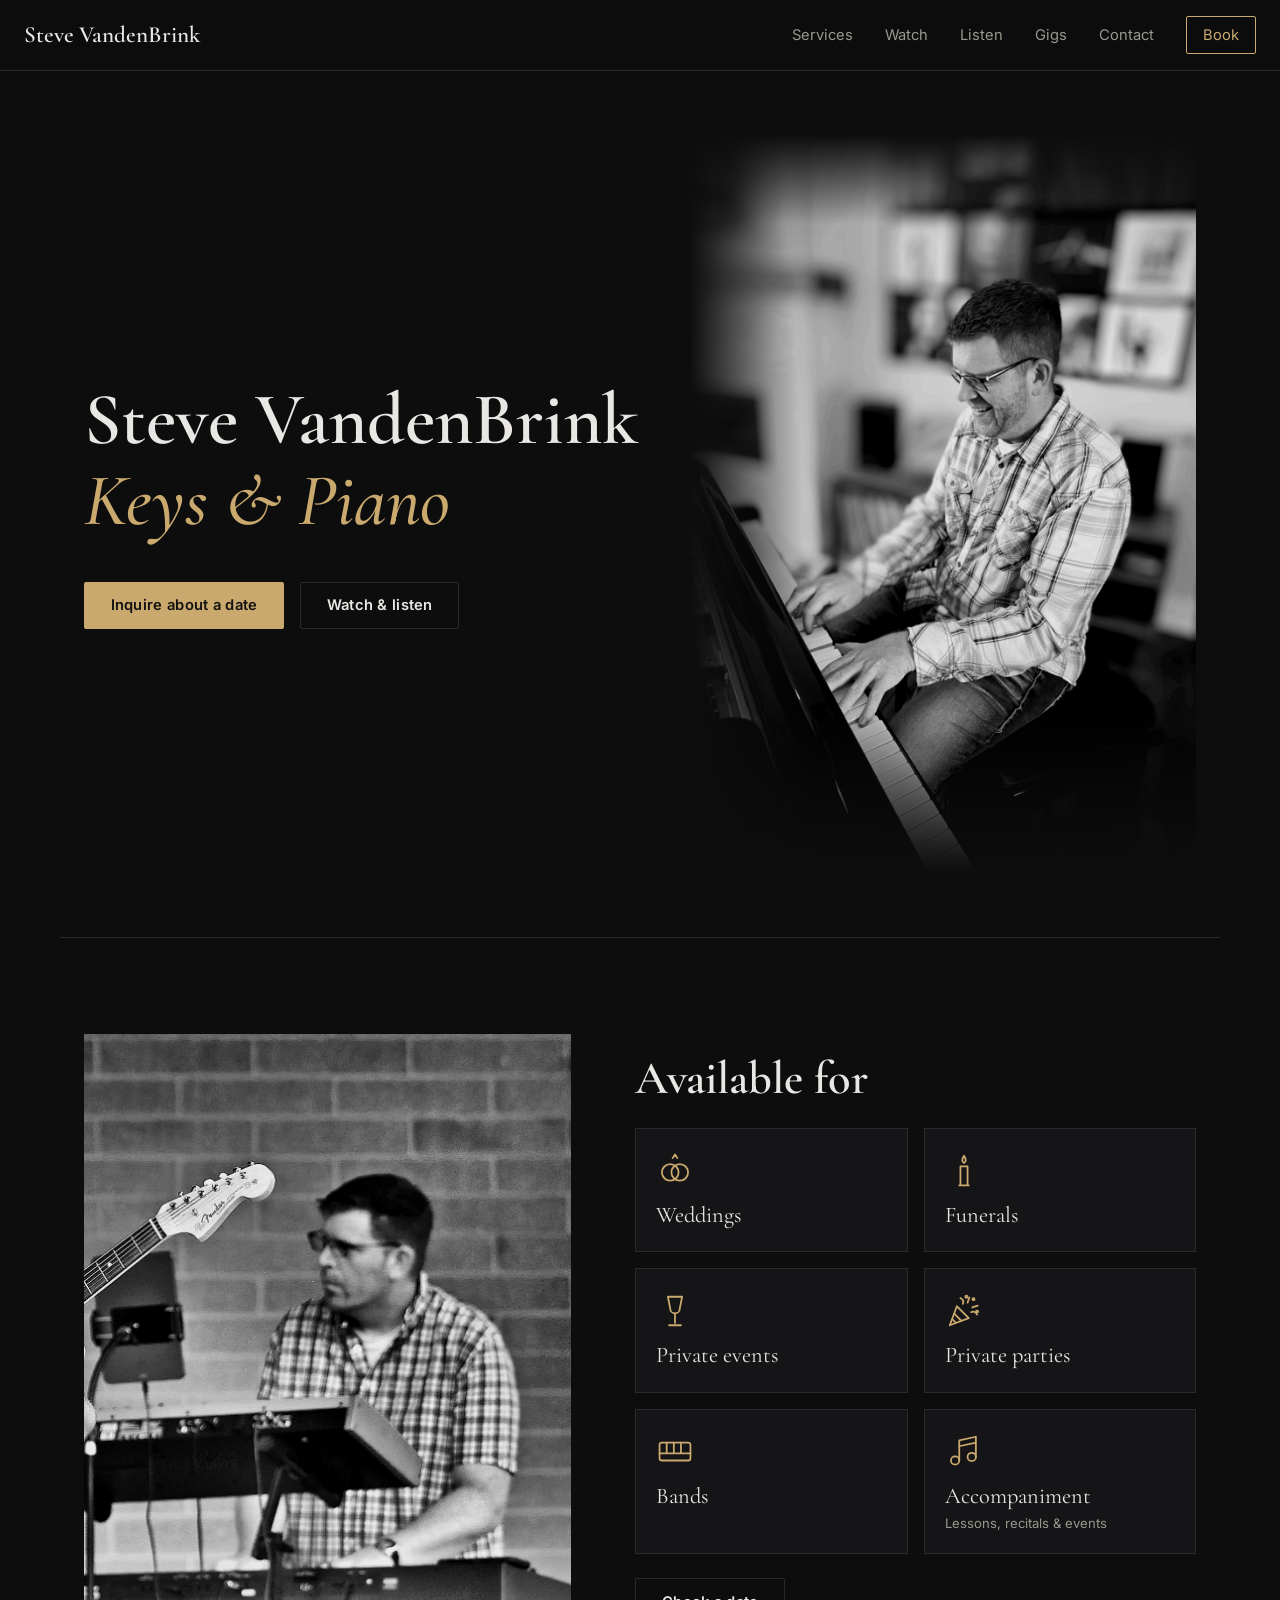
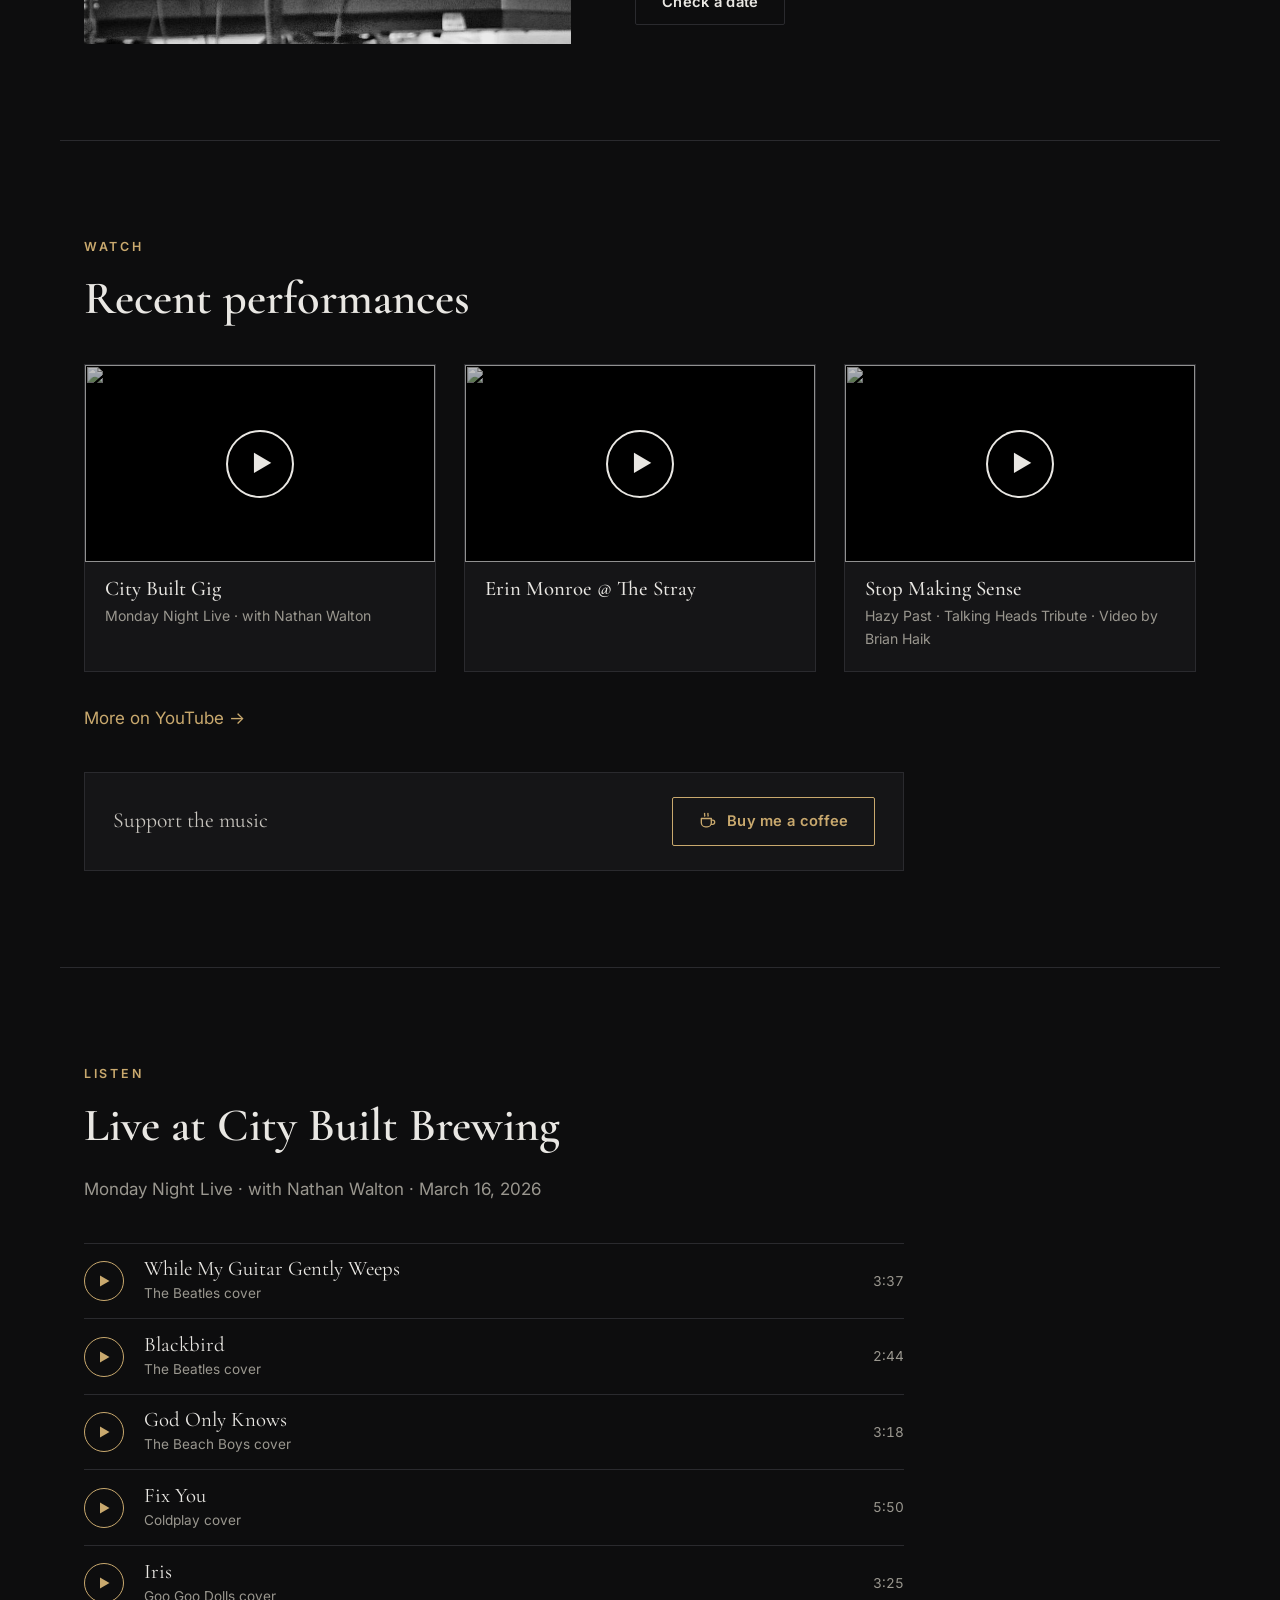
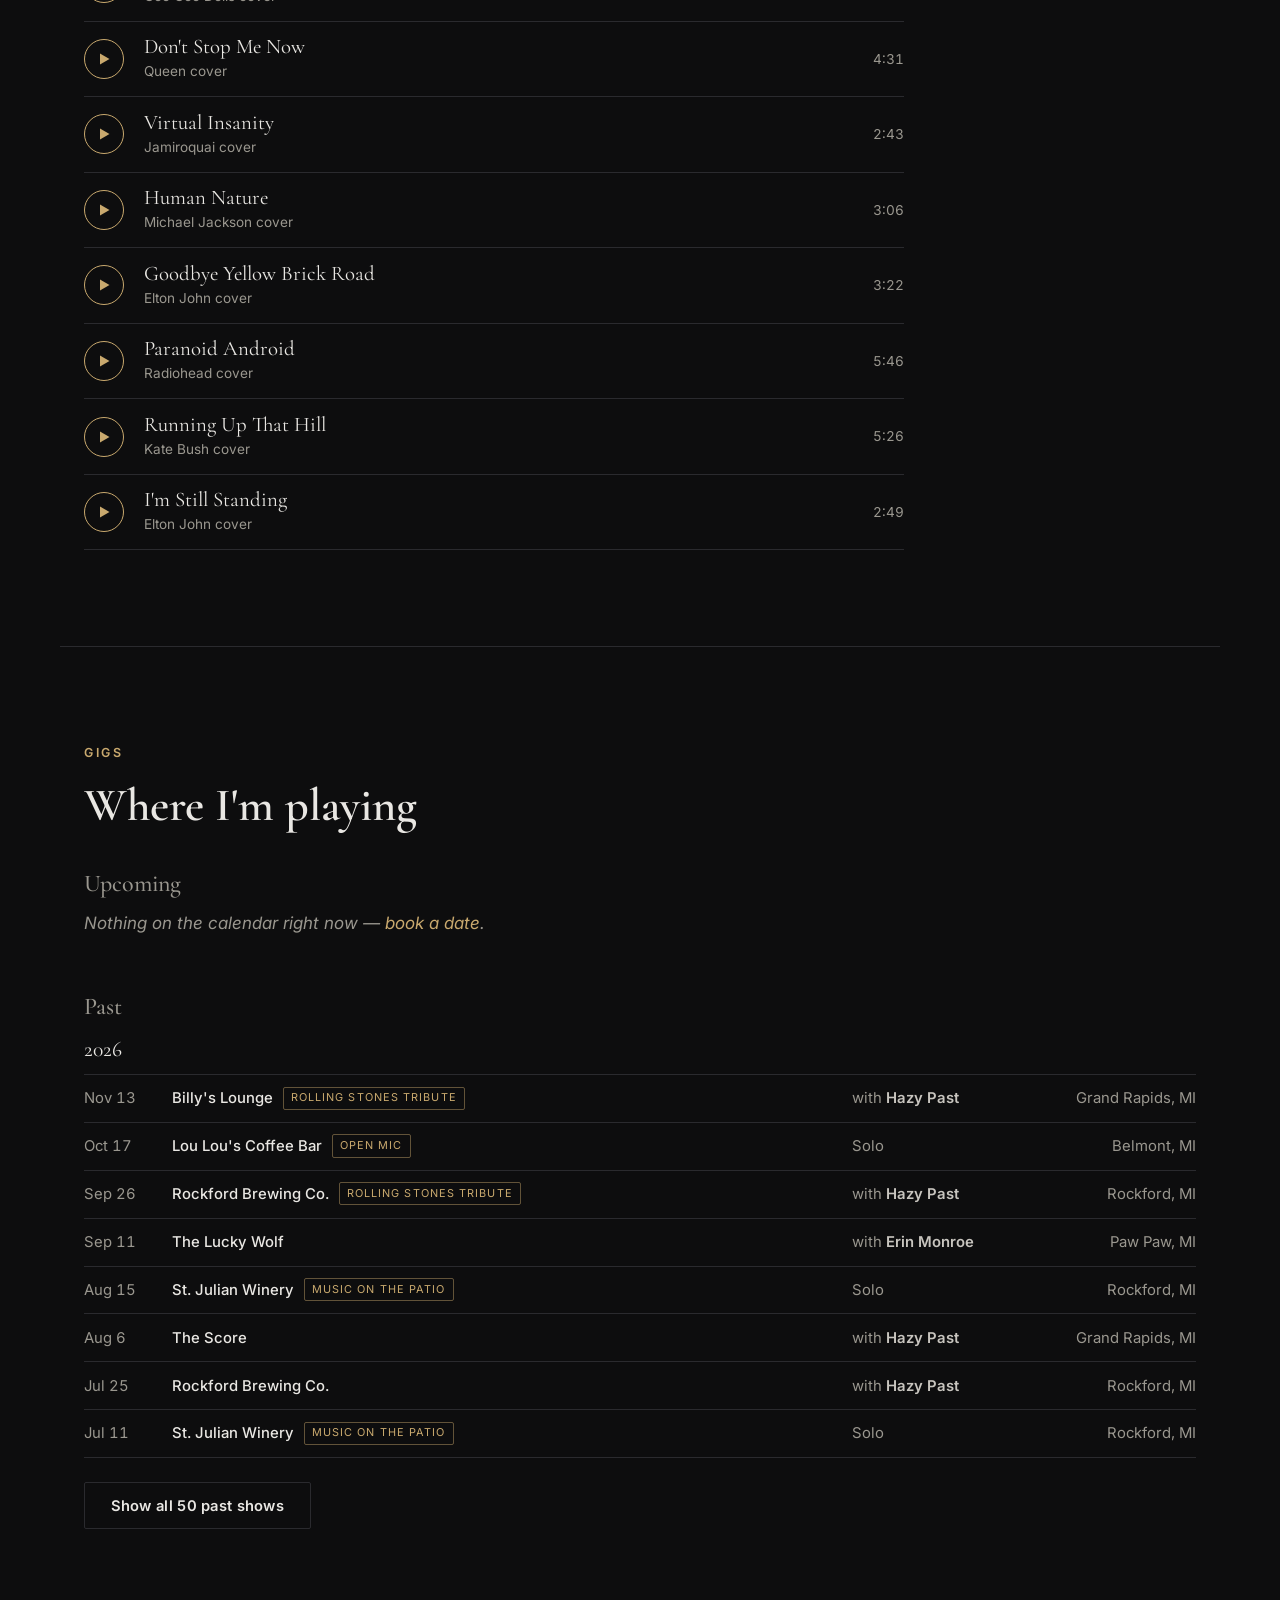
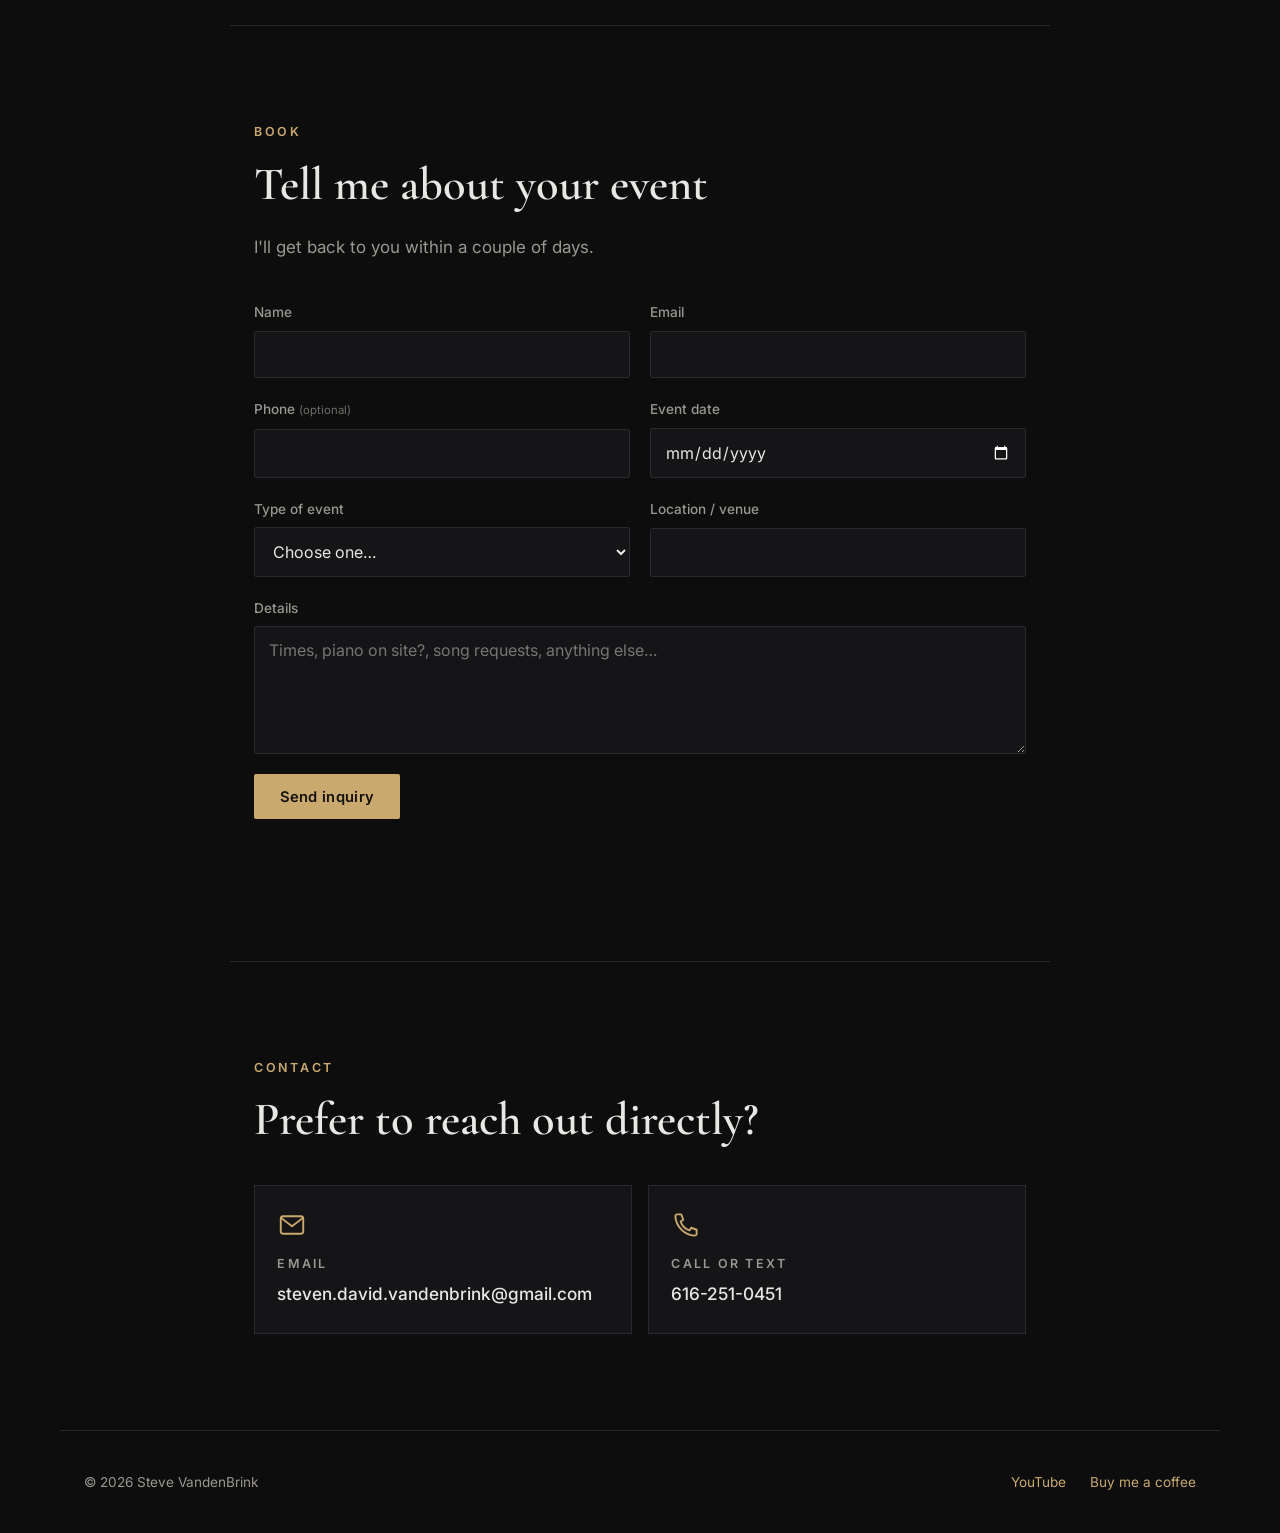
==== commit d753b53d: "Add Contact section with email and phone Co-Authored-By: Claude Opus 5.5 <noreply@anthropic.com> Cla" ====
--- a/index.html
+++ b/index.html
@@ -15,7 +15,7 @@
   <link rel="preconnect" href="https://fonts.googleapis.com">
   <link rel="preconnect" href="https://fonts.gstatic.com" crossorigin>
   <link href="https://fonts.googleapis.com/css2?family=Cormorant+Garamond:ital,wght@0,500;0,600;1,500&family=Inter:wght@400;500;600&display=swap" rel="stylesheet">
-  <link rel="stylesheet" href="css/style.css?v=33">
+  <link rel="stylesheet" href="css/style.css?v=36">
 </head>
 <body>
 
@@ -27,6 +27,7 @@
       <a href="#watch">Watch</a>
       <a href="#listen">Listen</a>
       <a href="#gigs">Gigs</a>
+      <a href="#contact">Contact</a>
       <a href="#book" class="nav-cta">Book</a>
     </nav>
   </header>
@@ -148,6 +149,26 @@
       </form>
     </section>
 
+    <!-- CONTACT -->
+    <section id="contact" class="contact">
+      <div class="section-head">
+        <p class="eyebrow">Contact</p>
+        <h2>Prefer to reach out directly?</h2>
+      </div>
+      <div class="contact-grid">
+        <a class="contact-card" href="mailto:steven.david.vandenbrink@gmail.com">
+          <svg viewBox="0 0 24 24" aria-hidden="true"><rect x="3" y="5" width="18" height="14" rx="2"/><path d="M3.5 6.5l8.5 6.5 8.5-6.5"/></svg>
+          <span class="contact-label">Email</span>
+          <span class="contact-value">steven.david.vandenbrink@<wbr>gmail.com</span>
+        </a>
+        <a class="contact-card" href="tel:+16162510451">
+          <svg viewBox="0 0 24 24" aria-hidden="true"><path d="M5 3.5h3.2l1.6 4.3-2.1 1.4a11 11 0 0 0 7.1 7.1l1.4-2.1 4.3 1.6V19a1.5 1.5 0 0 1-1.6 1.5A16.5 16.5 0 0 1 3.5 5.1 1.5 1.5 0 0 1 5 3.5z"/></svg>
+          <span class="contact-label">Call or text</span>
+          <span class="contact-value">616-251-0451</span>
+        </a>
+      </div>
+    </section>
+
   </main>
 
   <footer class="footer">
@@ -155,7 +176,7 @@
     <p class="footer-links"><a id="footer-youtube" href="#" target="_blank" rel="noopener">YouTube</a><a href="https://buymeacoffee.com/stevevandenbrink" target="_blank" rel="noopener">Buy me a coffee</a></p>
   </footer>
 
-  <script src="js/data.js?v=33"></script>
-  <script src="js/main.js?v=33"></script>
+  <script src="js/data.js?v=36"></script>
+  <script src="js/main.js?v=36"></script>
 </body>
 </html>
--- a/css/style.css
+++ b/css/style.css
@@ -270,3 +270,16 @@
 .track-bar i { display: block; height: 100%; width: 0; background: var(--accent); border-radius: 2px; }
 .track.active .track-bar { display: block; }
 .track.active .track-title { color: var(--accent); }
+
+/* ---------- contact ---------- */
+.contact { border-top: 1px solid var(--line); max-width: 820px; }
+.contact-grid { display: grid; grid-template-columns: repeat(2, minmax(0, 1fr)); gap: 1rem; max-width: 820px; }
+.contact-card {
+  display: grid; gap: .35rem; align-content: start; padding: 1.5rem 1.4rem; background: var(--bg-2); border: 1px solid var(--line);
+  color: var(--text); transition: border-color .2s; min-width: 0;
+}
+.contact-card:hover { border-color: var(--accent); text-decoration: none; }
+.contact-card svg { width: 30px; height: 30px; stroke: var(--accent); fill: none; stroke-width: 1.5; stroke-linecap: round; stroke-linejoin: round; margin-bottom: .5rem; }
+.contact-label { font-size: .78rem; letter-spacing: .18em; text-transform: uppercase; color: var(--muted); font-weight: 600; }
+.contact-value { font-size: 1.08rem; font-weight: 500; color: var(--text); overflow-wrap: break-word; }
+@media (max-width: 860px) { .contact-grid { grid-template-columns: 1fr; } }
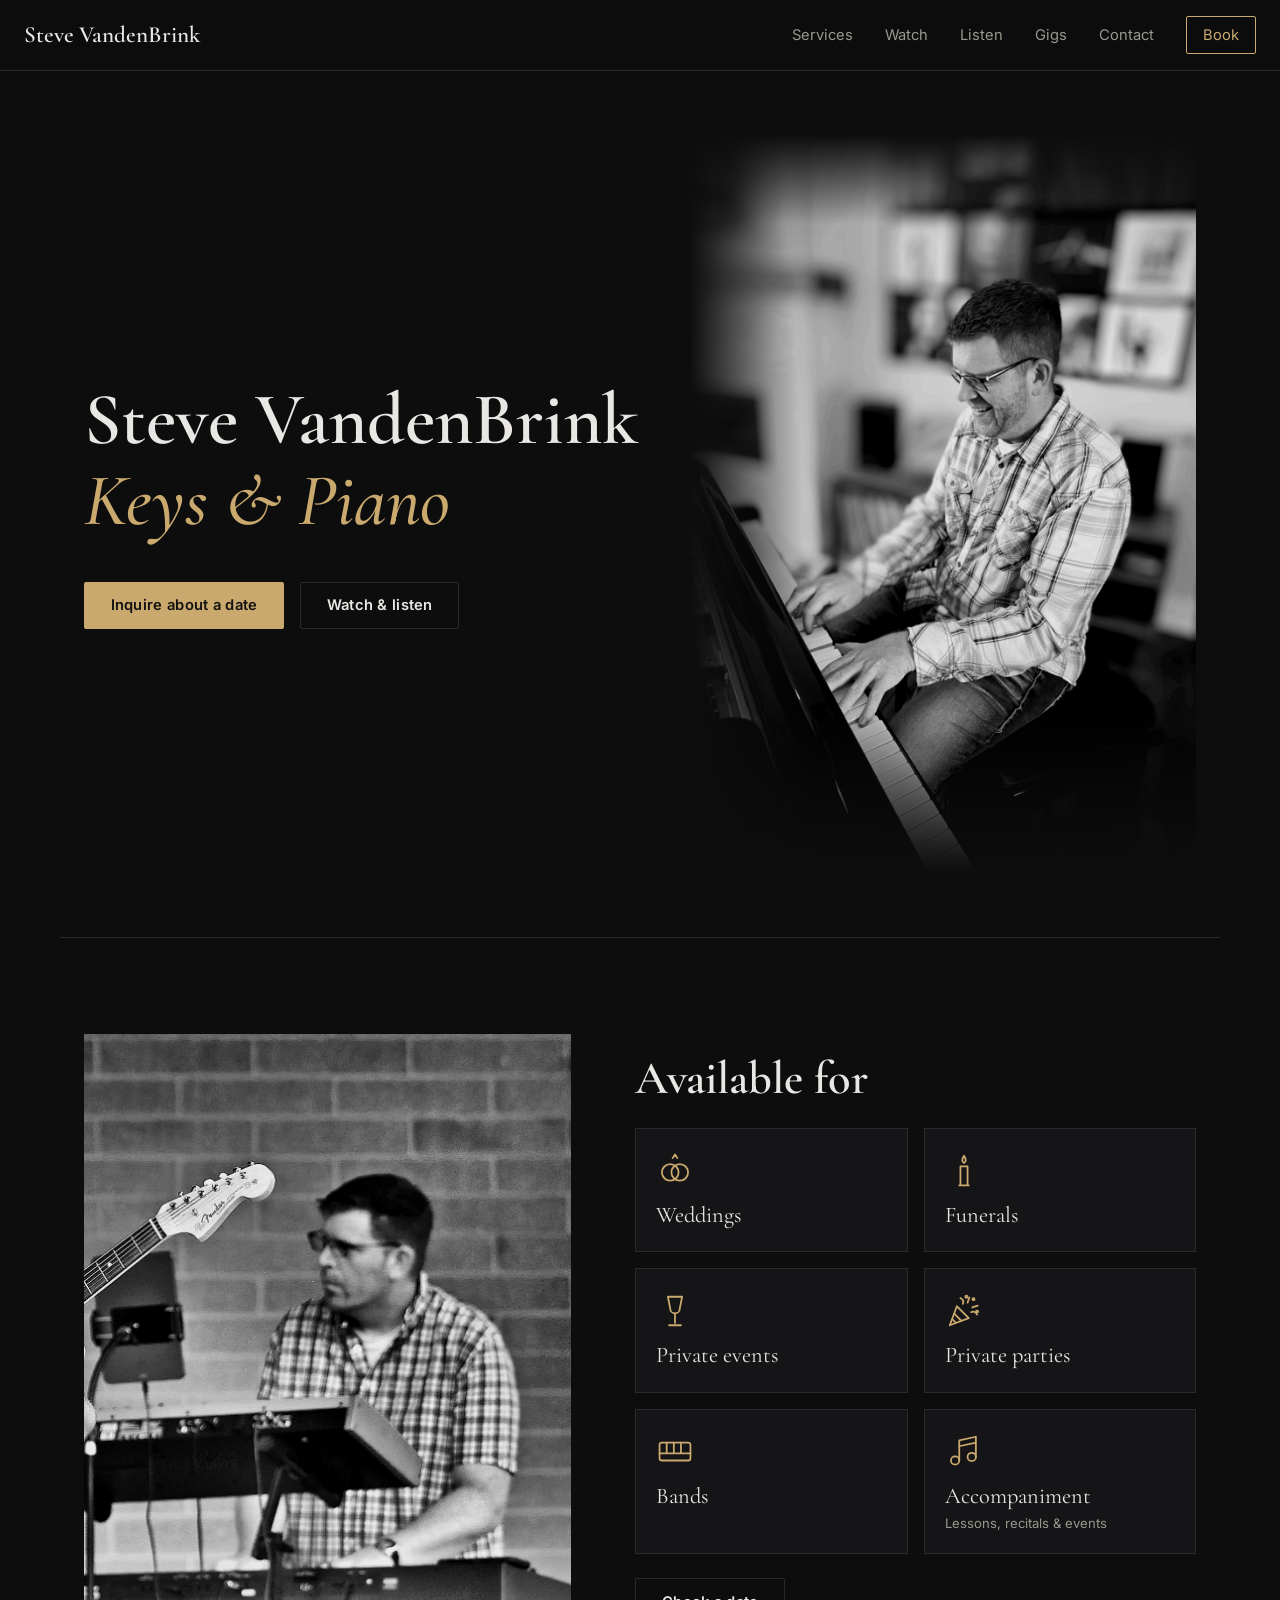
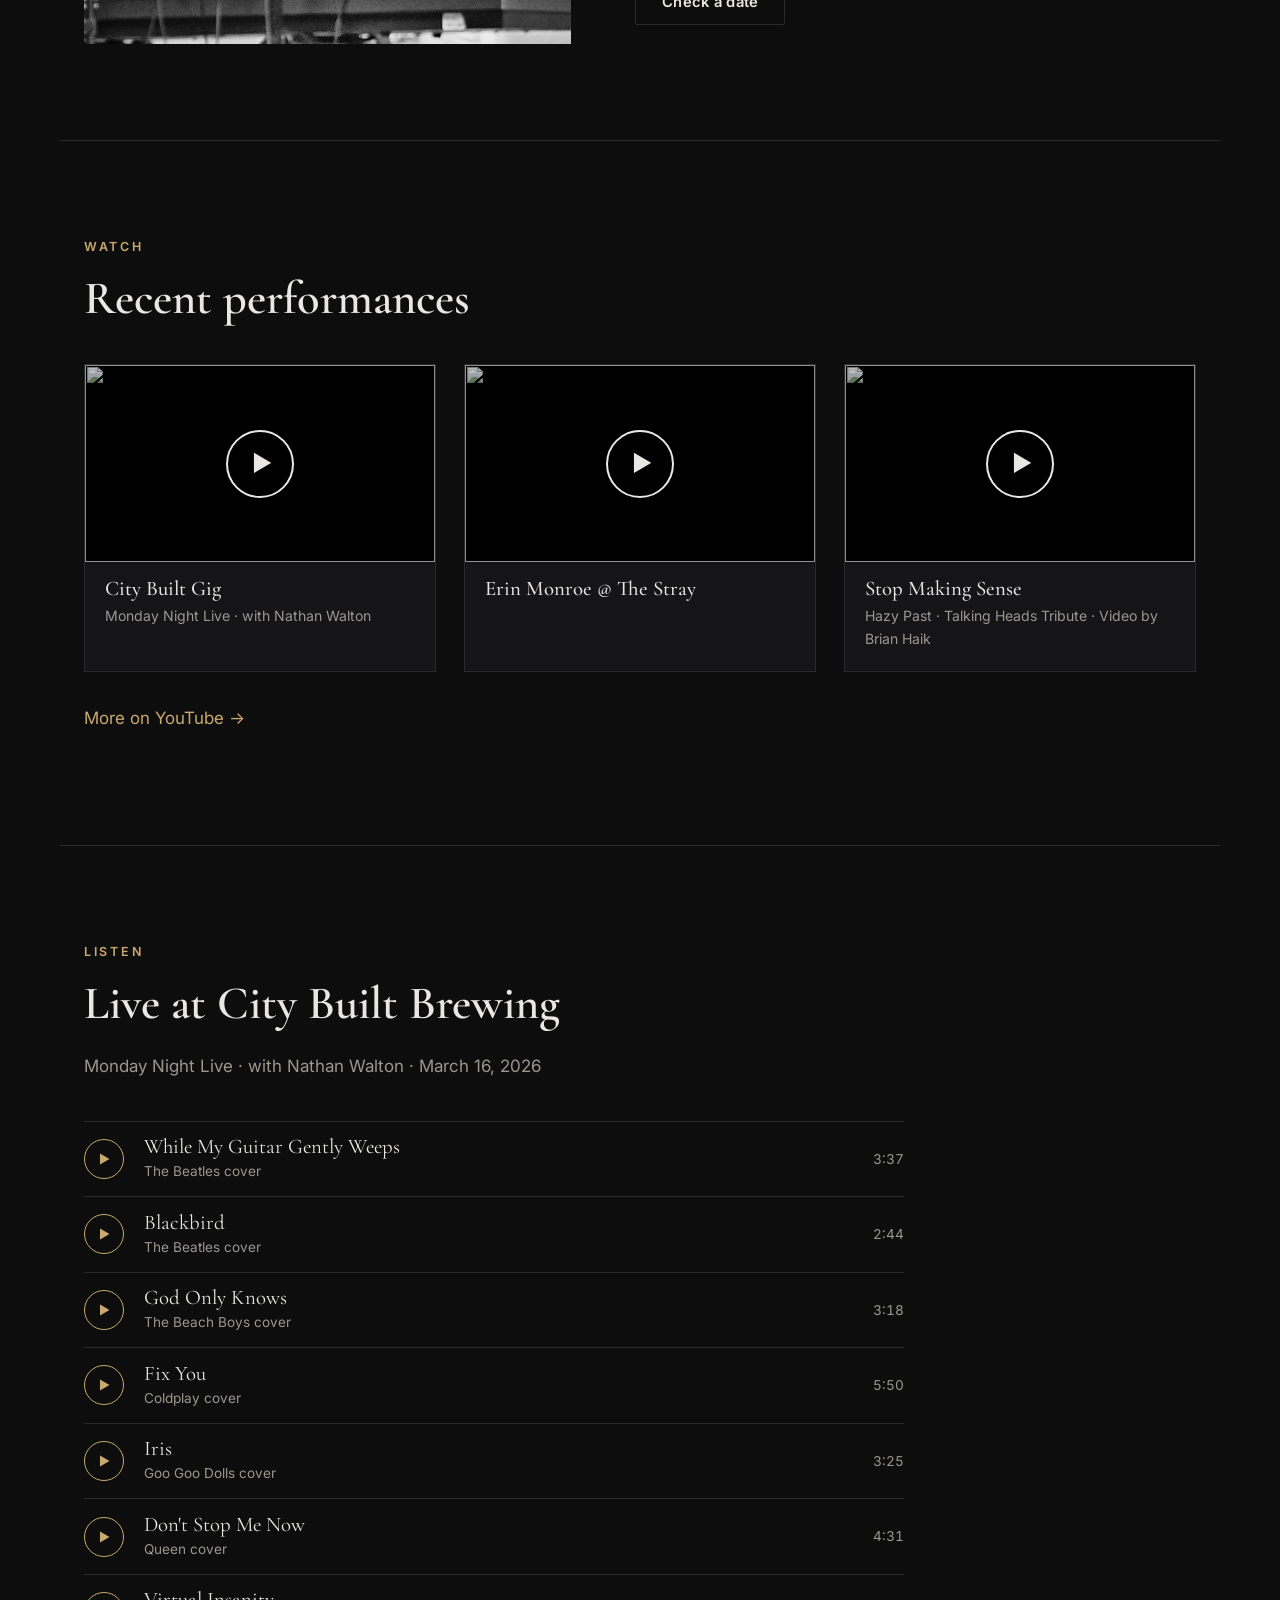
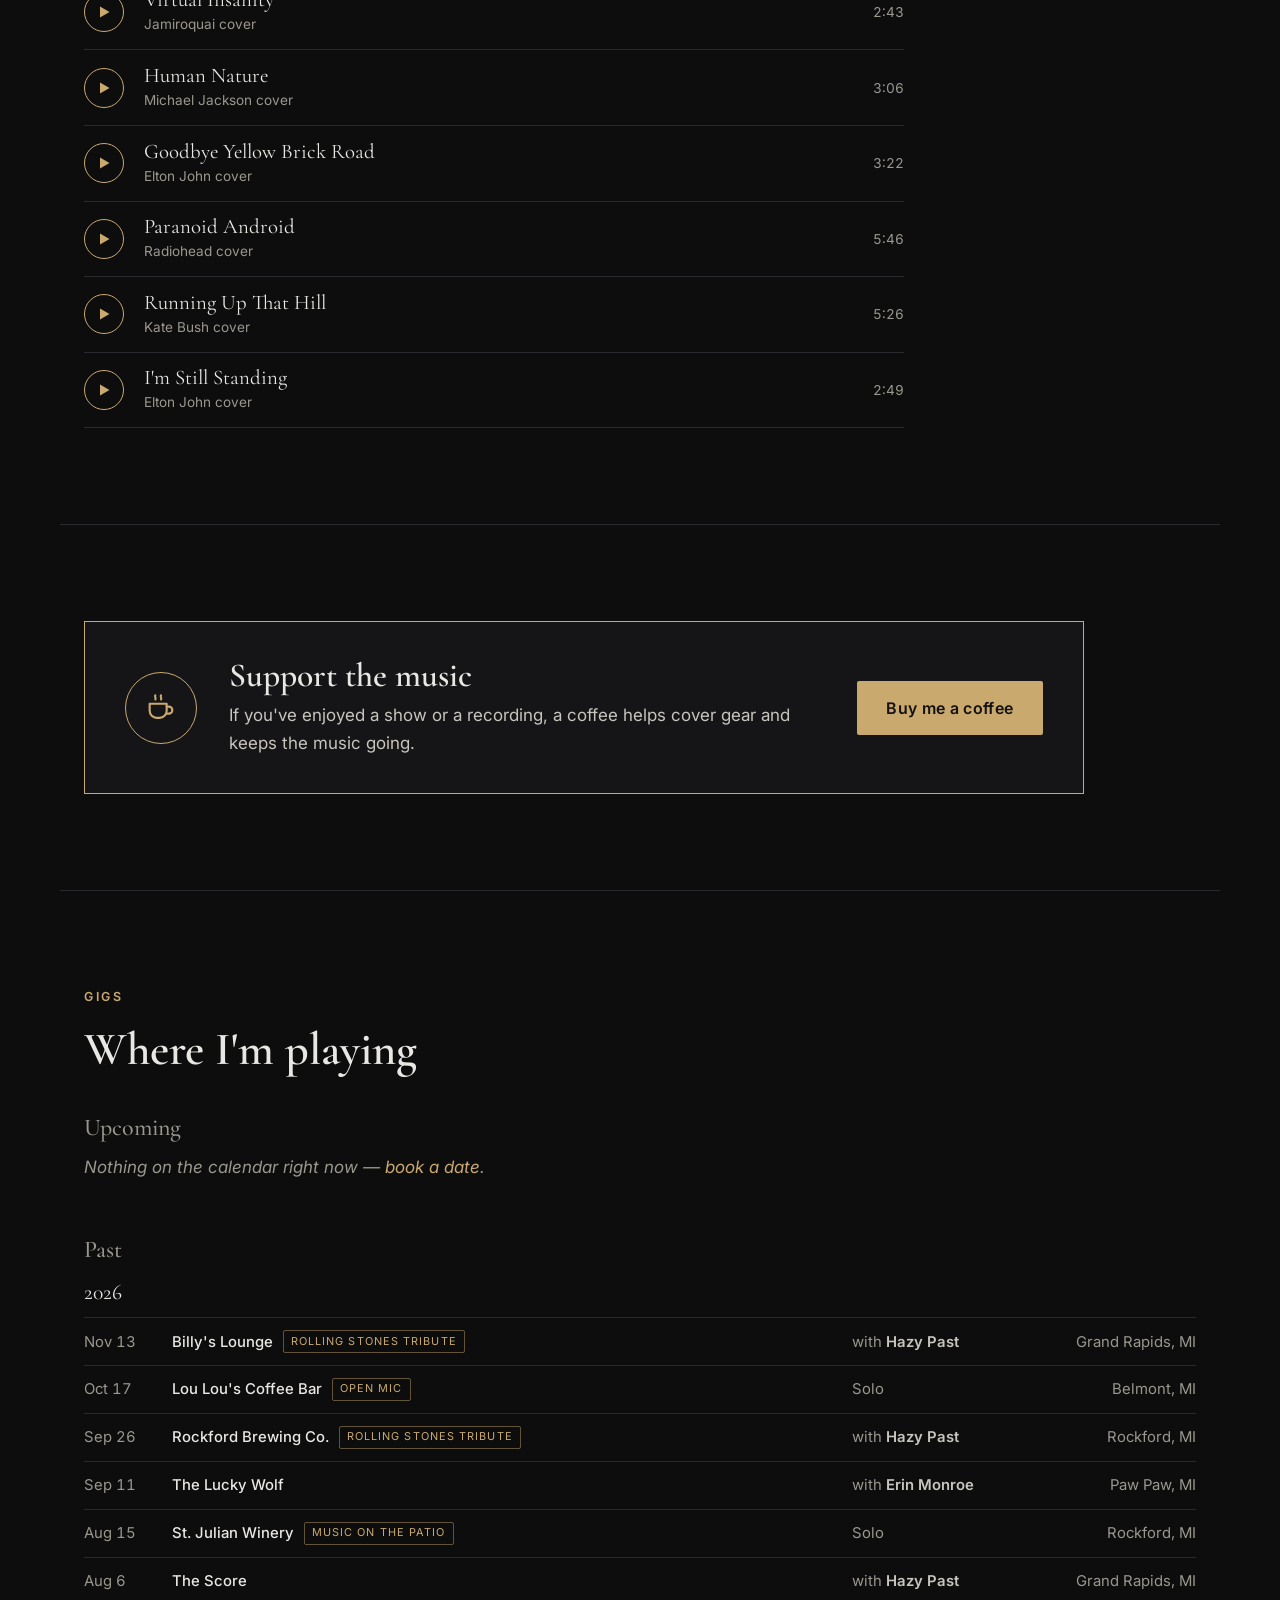
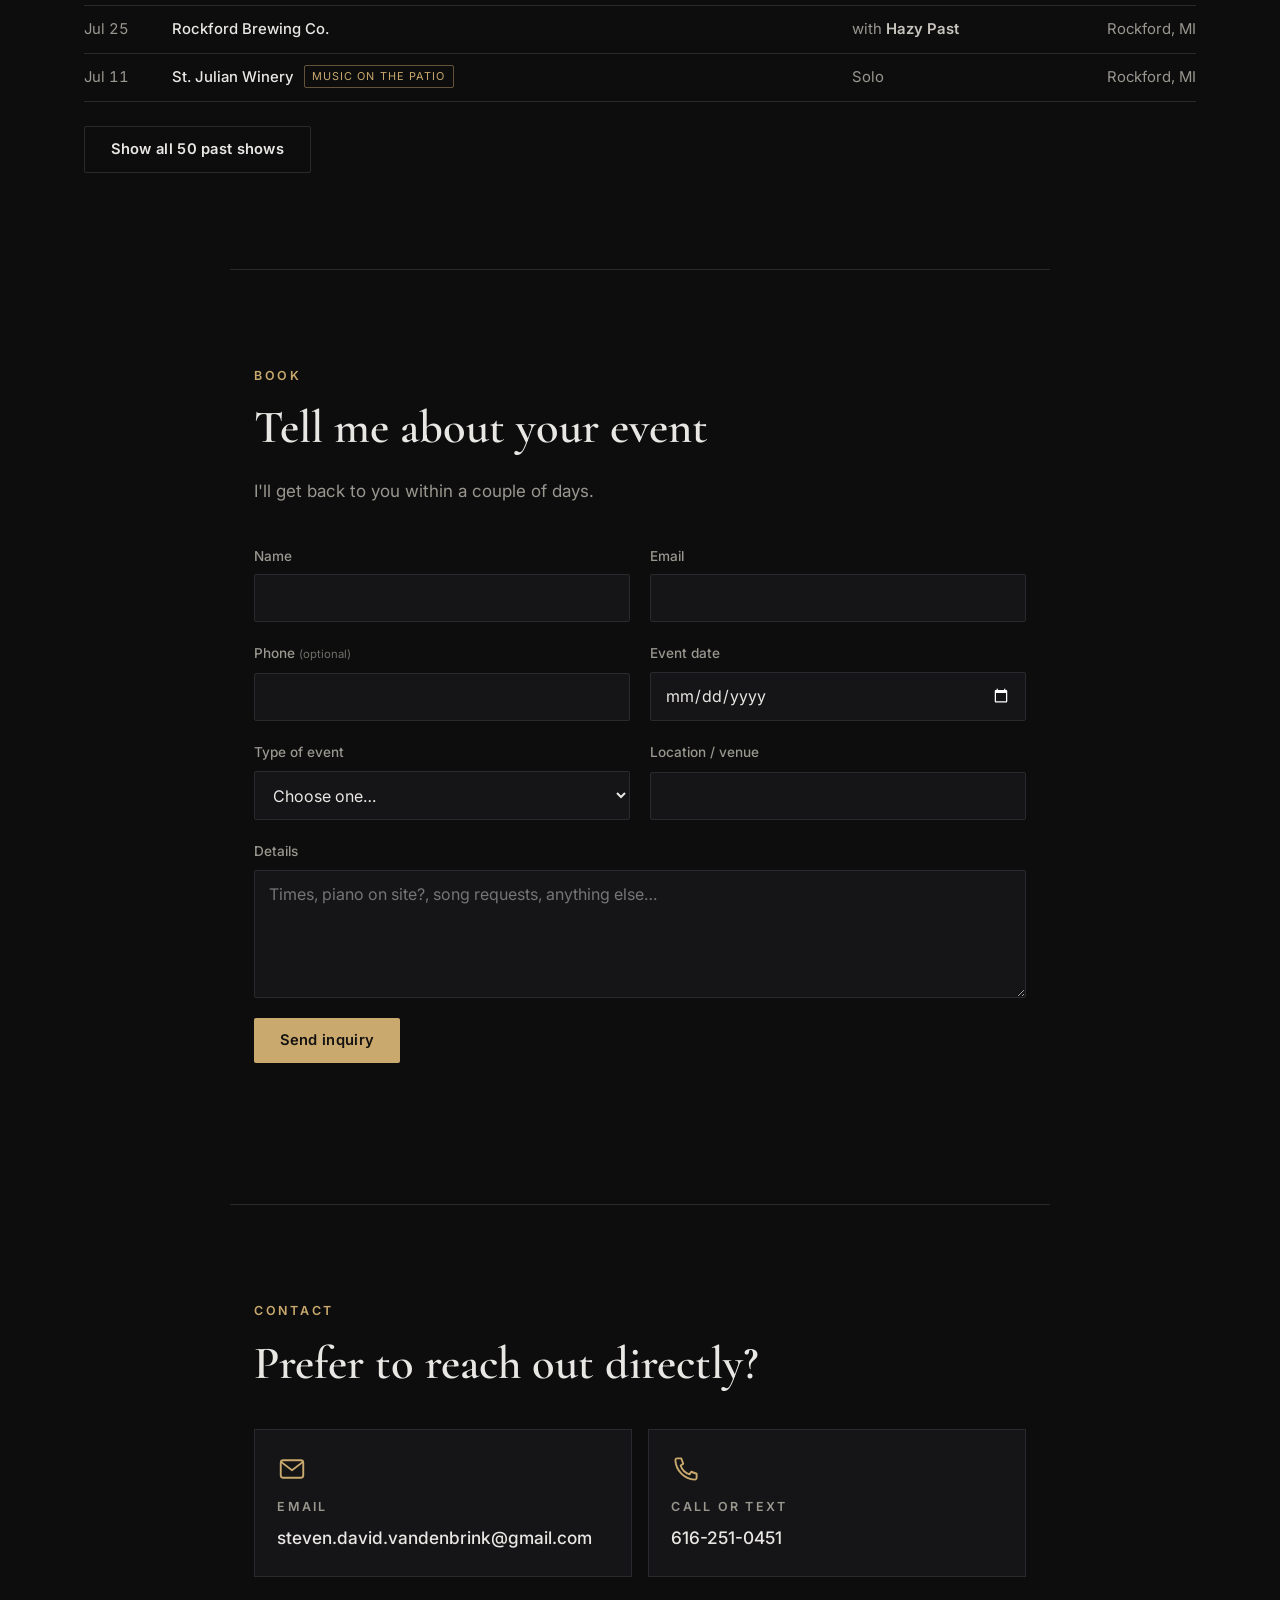
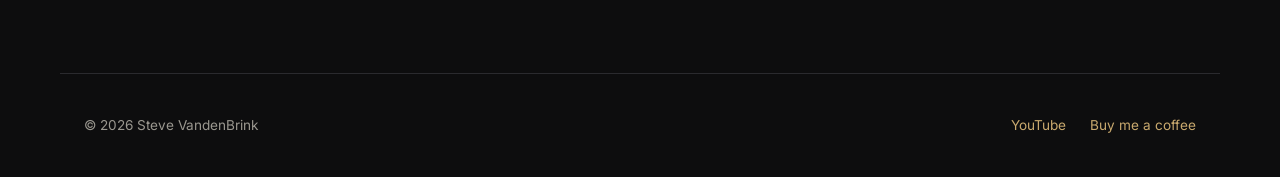
==== commit 43a549bb: "Support section: gold-framed card after Listen (replaces small tip box) Co-Authored-By: Claude Opus " ====
--- a/index.html
+++ b/index.html
@@ -15,7 +15,7 @@
   <link rel="preconnect" href="https://fonts.googleapis.com">
   <link rel="preconnect" href="https://fonts.gstatic.com" crossorigin>
   <link href="https://fonts.googleapis.com/css2?family=Cormorant+Garamond:ital,wght@0,500;0,600;1,500&family=Inter:wght@400;500;600&display=swap" rel="stylesheet">
-  <link rel="stylesheet" href="css/style.css?v=36">
+  <link rel="stylesheet" href="css/style.css?v=37">
 </head>
 <body>
 
@@ -75,10 +75,6 @@
       </div>
       <div id="video-grid" class="video-grid"></div>
       <p class="more"><a id="youtube-link" href="#" target="_blank" rel="noopener">More on YouTube →</a></p>
-      <div class="tip">
-        <p>Support the music</p>
-        <a class="btn btn-tip" href="https://buymeacoffee.com/stevevandenbrink" target="_blank" rel="noopener"><svg viewBox="0 0 24 24" aria-hidden="true"><path d="M4 9h12v5a5 5 0 0 1-5 5H9a5 5 0 0 1-5-5z"/><path d="M16 11h1.5a2.5 2.5 0 0 1 0 5H16"/><path d="M8 3c-.8 1 .8 2 0 3M12 3c-.8 1 .8 2 0 3"/></svg>Buy me a coffee</a>
-      </div>
     </section>
 
     <!-- AUDIO: rendered from js/data.js -->
@@ -90,6 +86,18 @@
       </div>
       <ol id="tracklist" class="tracklist"></ol>
       <audio id="player" preload="none"></audio>
+    </section>
+
+    <!-- SUPPORT -->
+    <section id="support" class="support">
+      <div class="support-card">
+        <span class="support-icon"><svg viewBox="0 0 24 24" aria-hidden="true"><path d="M4 9h12v5a5 5 0 0 1-5 5H9a5 5 0 0 1-5-5z"/><path d="M16 11h1.5a2.5 2.5 0 0 1 0 5H16"/><path d="M8 3c-.8 1 .8 2 0 3M12 3c-.8 1 .8 2 0 3"/></svg></span>
+        <div class="support-text">
+          <h2>Support the music</h2>
+          <p>If you've enjoyed a show or a recording, a coffee helps cover gear and keeps the music going.</p>
+        </div>
+        <a class="btn btn-primary support-btn" href="https://buymeacoffee.com/stevevandenbrink" target="_blank" rel="noopener">Buy me a coffee</a>
+      </div>
     </section>
 
     <!-- GIGS: rendered from js/data.js -->
@@ -176,7 +184,7 @@
     <p class="footer-links"><a id="footer-youtube" href="#" target="_blank" rel="noopener">YouTube</a><a href="https://buymeacoffee.com/stevevandenbrink" target="_blank" rel="noopener">Buy me a coffee</a></p>
   </footer>
 
-  <script src="js/data.js?v=36"></script>
-  <script src="js/main.js?v=36"></script>
+  <script src="js/data.js?v=37"></script>
+  <script src="js/main.js?v=37"></script>
 </body>
 </html>
--- a/css/style.css
+++ b/css/style.css
@@ -240,15 +240,19 @@
 .video-grid.single { grid-template-columns: minmax(0, 820px); }
 .nowrap, .gig-info .nowrap { display: inline; white-space: nowrap; }
 
-/* tip jar */
-.tip {
-  margin-top: 2.5rem; padding: 1.5rem 1.75rem; border: 1px solid var(--line); background: var(--bg-2);
-  display: flex; align-items: center; justify-content: space-between; gap: 1.25rem; flex-wrap: wrap; max-width: 820px;
-}
-.tip p { margin: 0; color: #c8c5bf; font-family: var(--serif); font-size: 1.35rem; }
-.btn-tip { display: inline-flex; align-items: center; gap: .55rem; border: 1px solid var(--accent); color: var(--accent); background: transparent; }
-.btn-tip:hover { background: var(--accent); color: var(--accent-ink); }
-.btn-tip svg { width: 20px; height: 20px; fill: none; stroke: currentColor; stroke-width: 1.6; stroke-linecap: round; stroke-linejoin: round; }
+/* ---------- support ---------- */
+.support { border-top: 1px solid var(--line); }
+.support-card {
+  display: flex; align-items: center; gap: 2rem; flex-wrap: wrap;
+  padding: 2.25rem 2.5rem; border: 1px solid var(--accent); background: var(--bg-2); max-width: 1000px;
+}
+.support-icon { width: 72px; height: 72px; border-radius: 50%; border: 1px solid var(--accent); display: grid; place-items: center; flex: none; }
+.support-icon svg { width: 34px; height: 34px; fill: none; stroke: var(--accent); stroke-width: 1.5; stroke-linecap: round; stroke-linejoin: round; }
+.support-text { flex: 1 1 320px; }
+.support-text h2 { font-size: 2.1rem; margin: 0 0 .35rem; }
+.support-text p { color: #c8c5bf; margin: 0; }
+.support-btn { font-size: 1rem; padding: 1rem 1.8rem; }
+@media (max-width: 860px) { .support-card { padding: 1.75rem 1.4rem; gap: 1.25rem; } }
 .footer-links { display: flex; gap: 1.5rem; }
 
 /* ---------- listen ---------- */
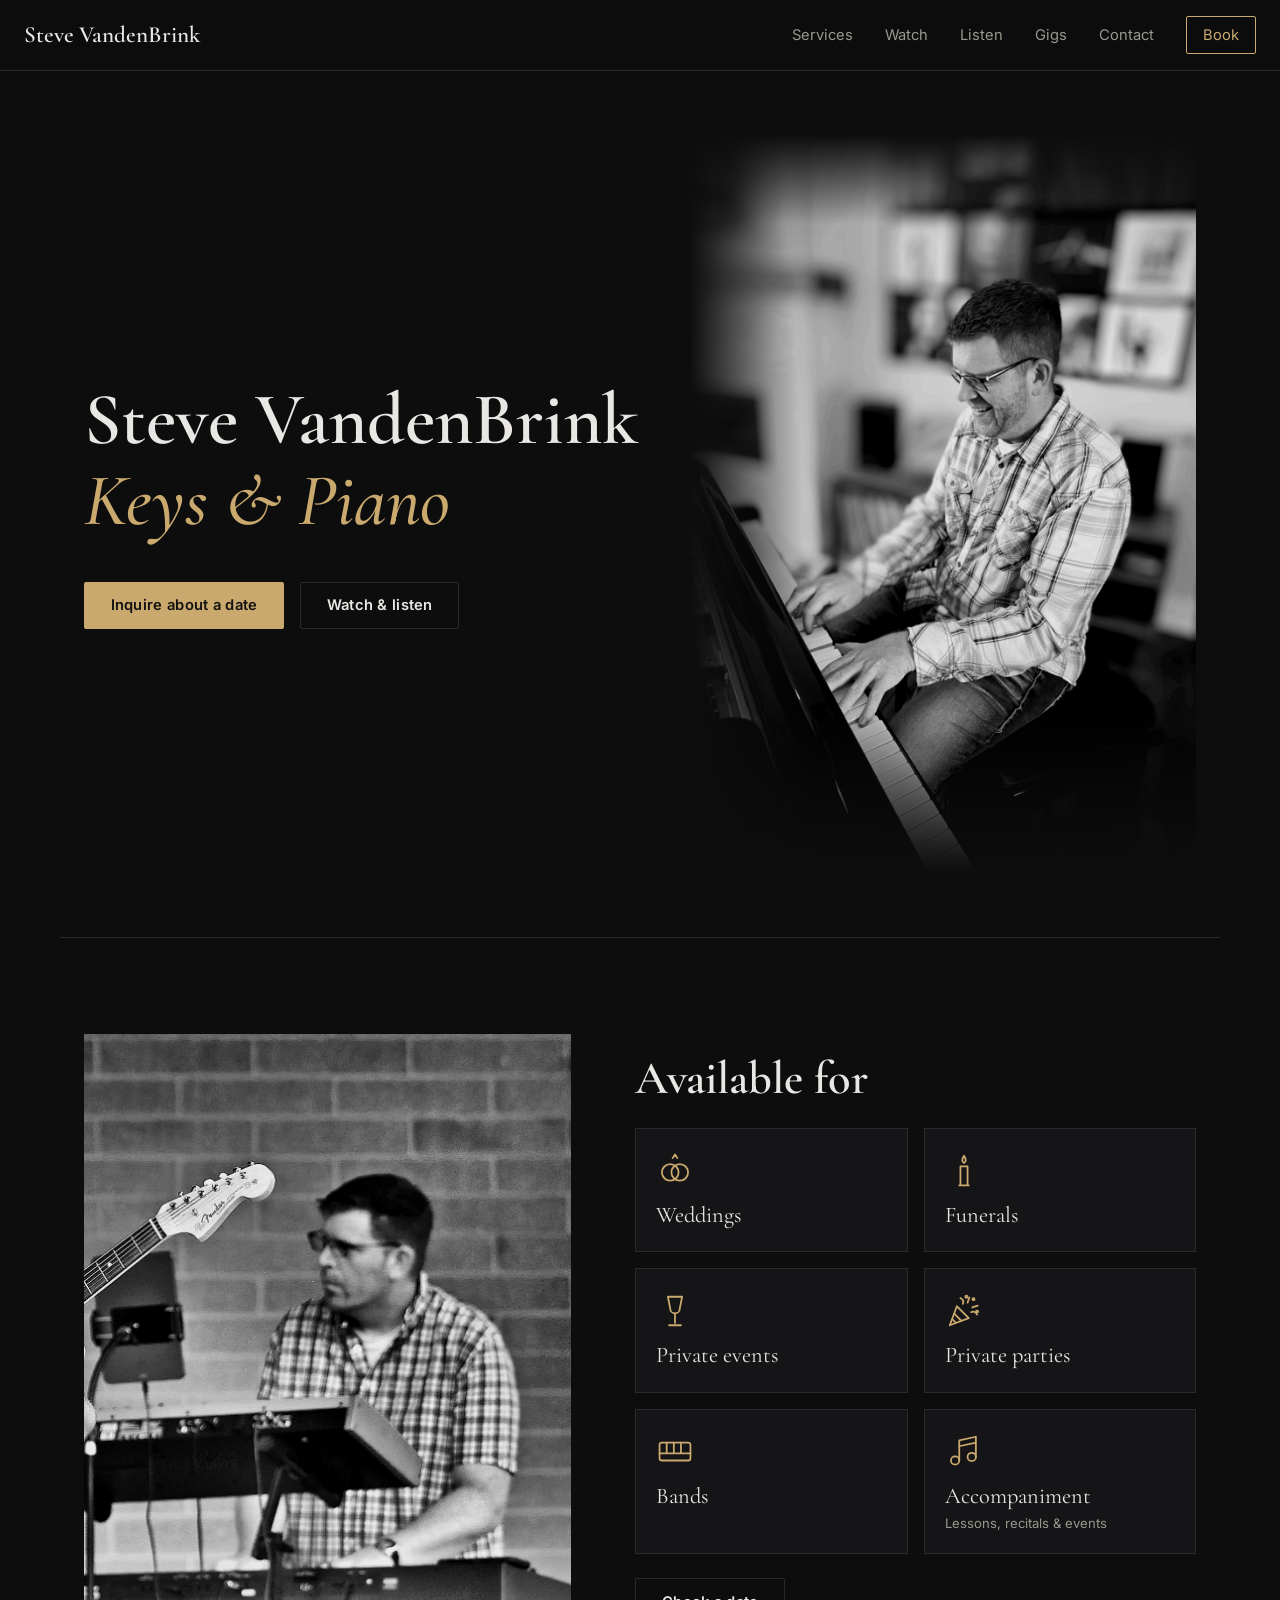
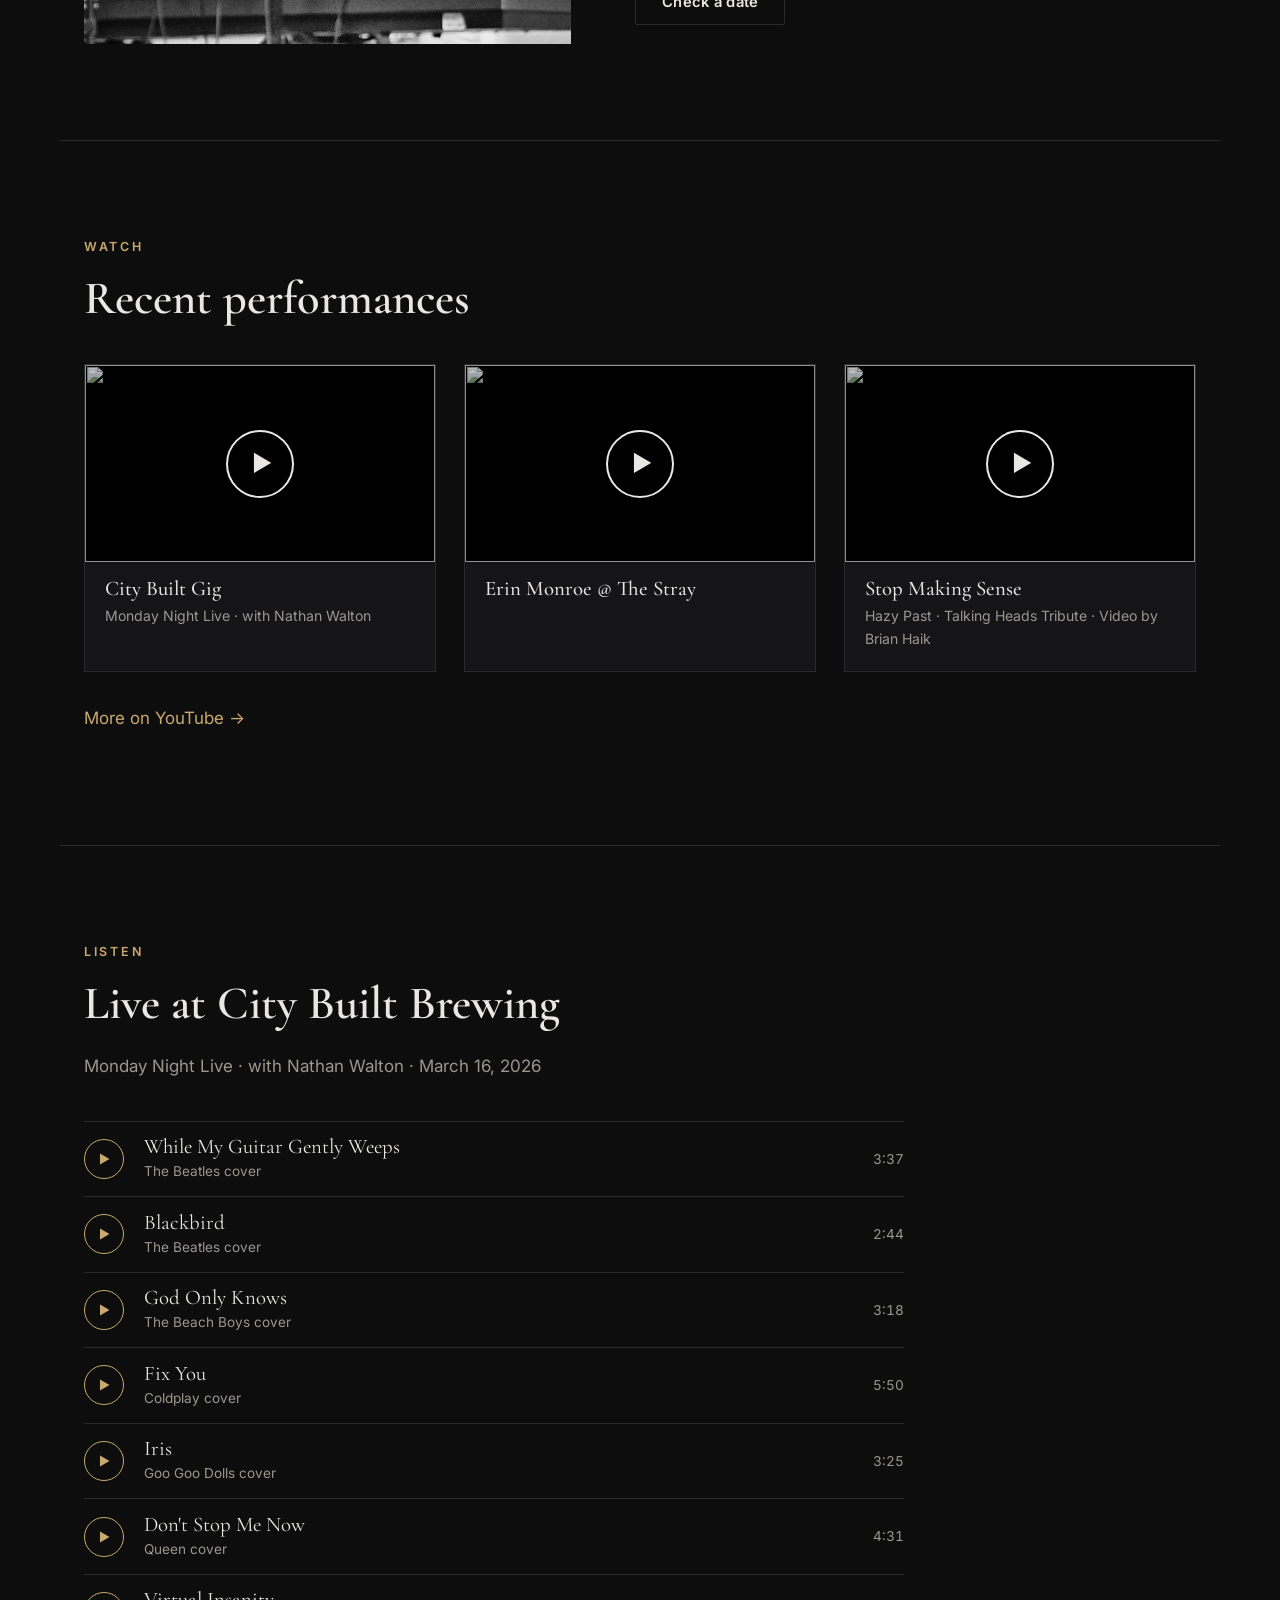
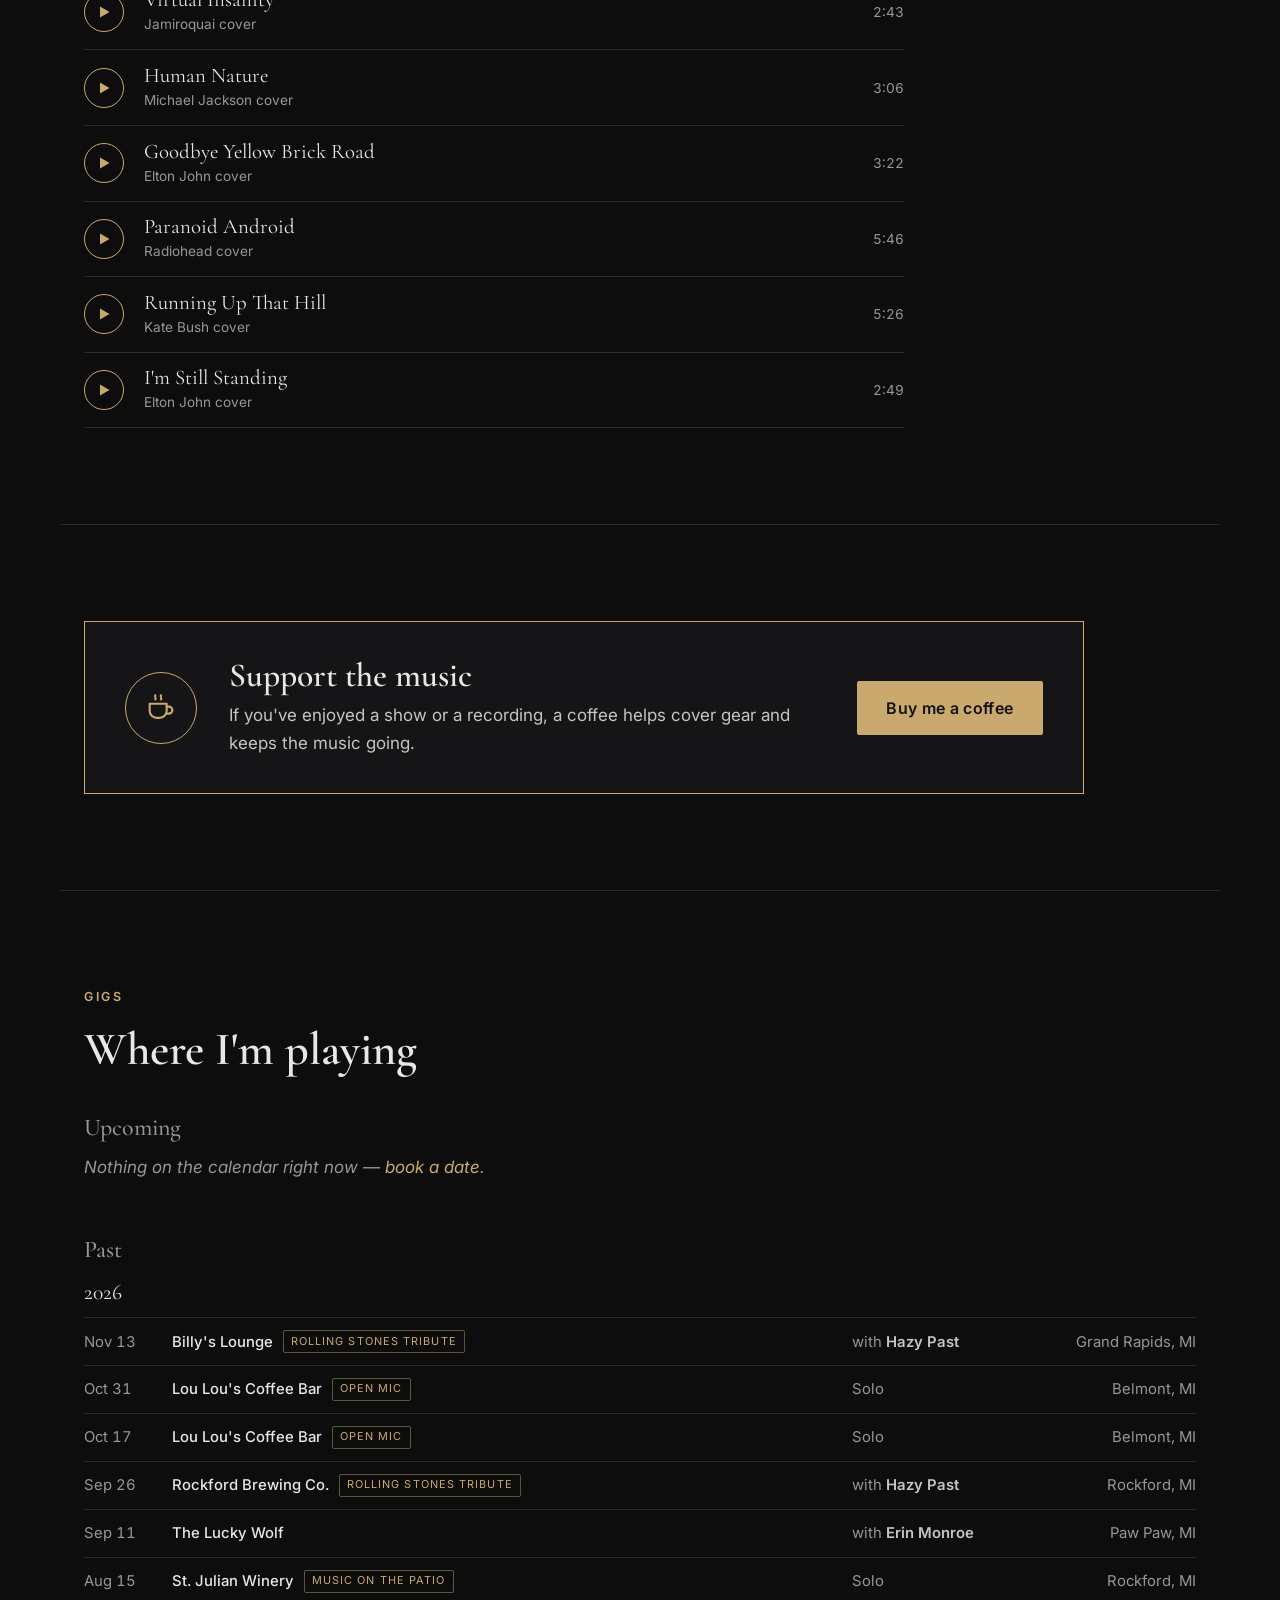
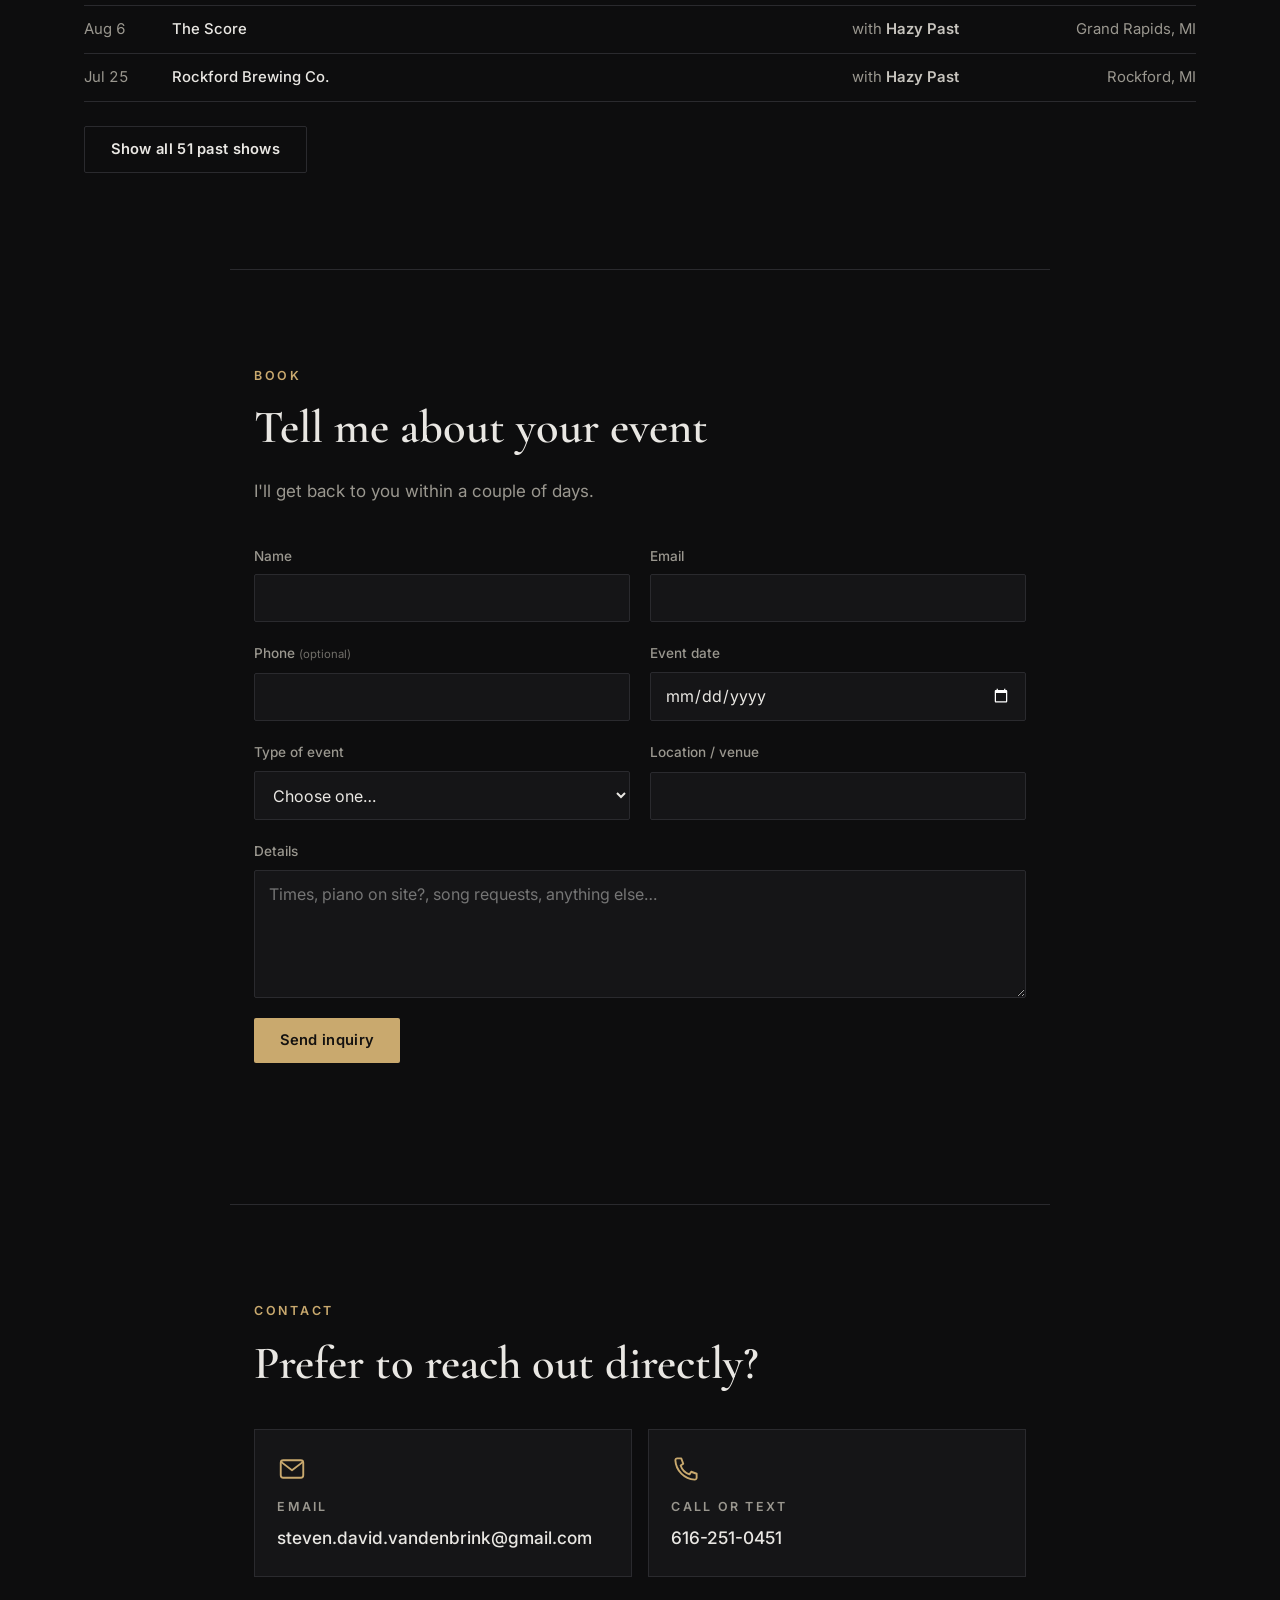
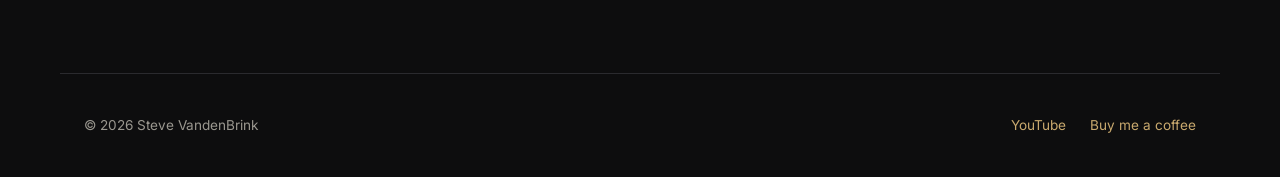
==== commit 6207e95c: "Add Lou Lou's open mic (Oct 31, 2026) Co-Authored-By: Claude Opus 5.5 <noreply@anthropic.com> Claude" ====
--- a/index.html
+++ b/index.html
@@ -15,7 +15,7 @@
   <link rel="preconnect" href="https://fonts.googleapis.com">
   <link rel="preconnect" href="https://fonts.gstatic.com" crossorigin>
   <link href="https://fonts.googleapis.com/css2?family=Cormorant+Garamond:ital,wght@0,500;0,600;1,500&family=Inter:wght@400;500;600&display=swap" rel="stylesheet">
-  <link rel="stylesheet" href="css/style.css?v=37">
+  <link rel="stylesheet" href="css/style.css?v=38">
 </head>
 <body>
 
@@ -184,7 +184,7 @@
     <p class="footer-links"><a id="footer-youtube" href="#" target="_blank" rel="noopener">YouTube</a><a href="https://buymeacoffee.com/stevevandenbrink" target="_blank" rel="noopener">Buy me a coffee</a></p>
   </footer>
 
-  <script src="js/data.js?v=37"></script>
-  <script src="js/main.js?v=37"></script>
+  <script src="js/data.js?v=38"></script>
+  <script src="js/main.js?v=38"></script>
 </body>
 </html>
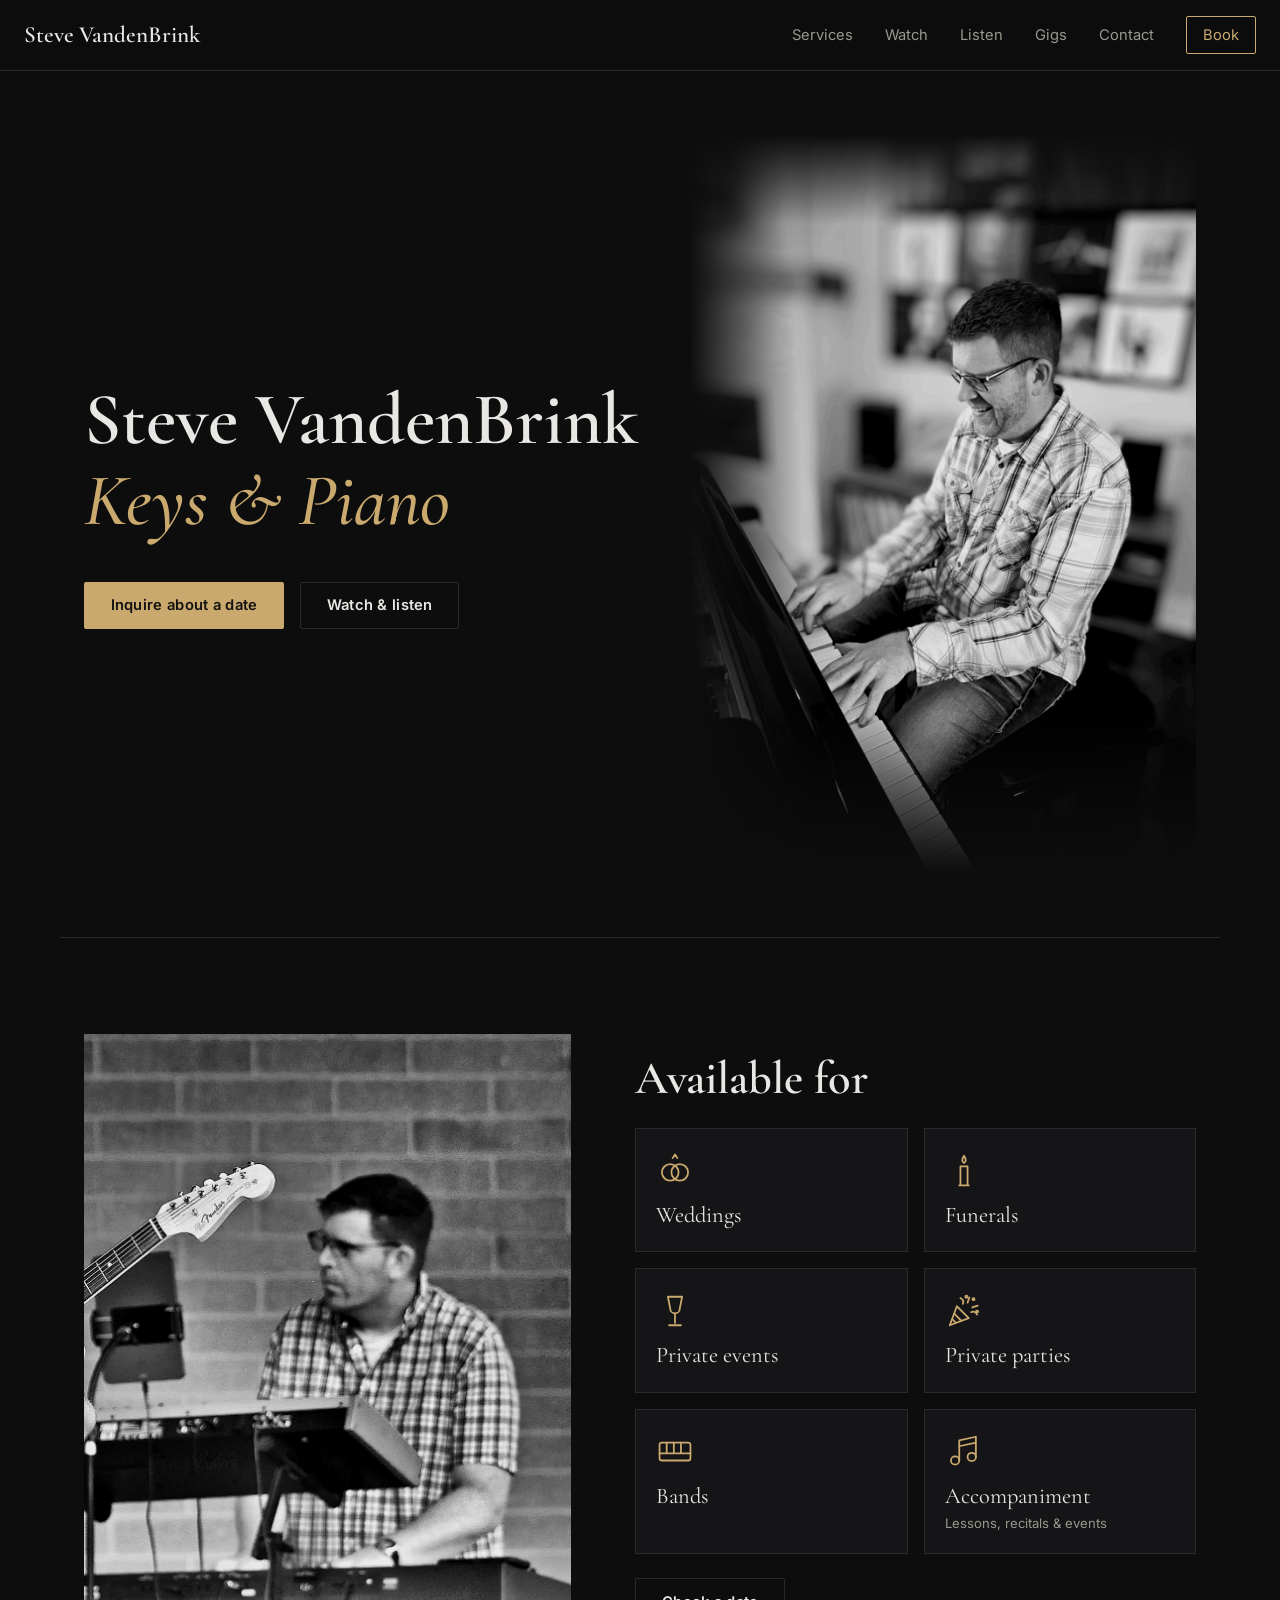
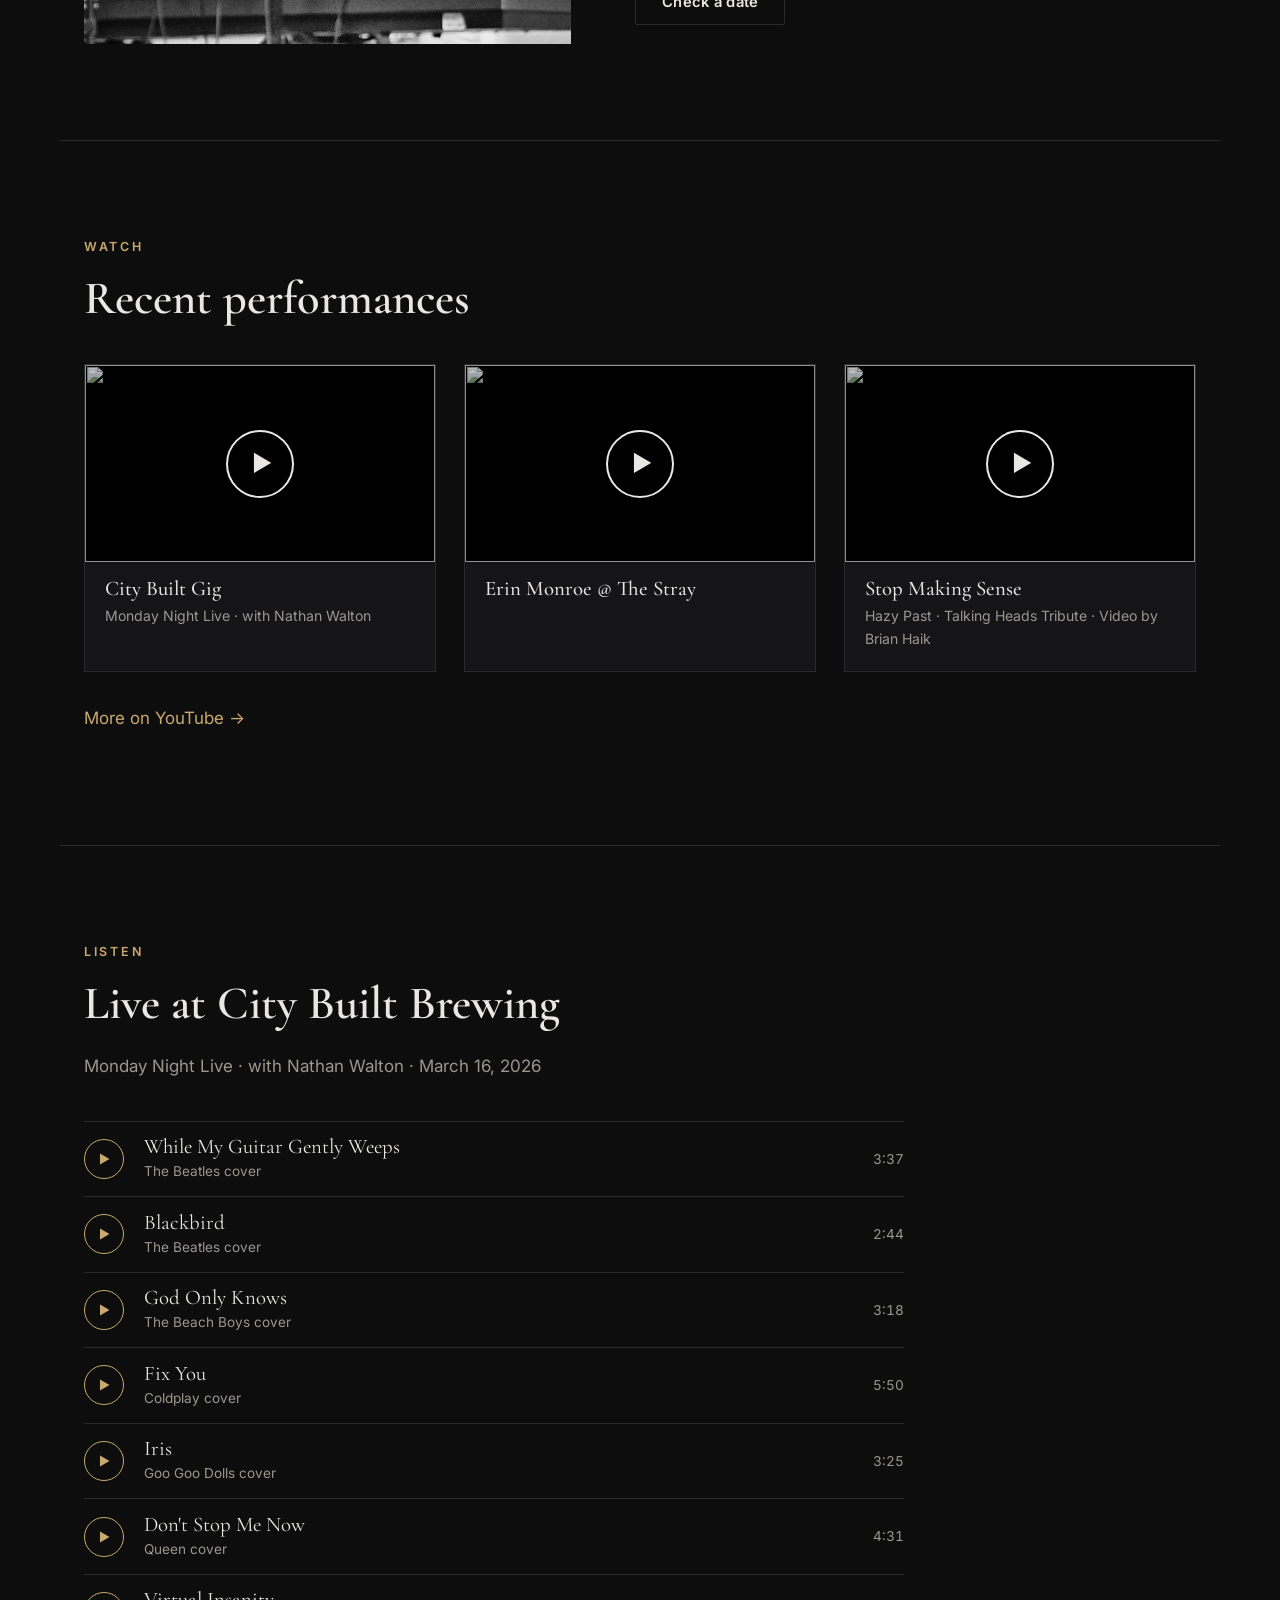
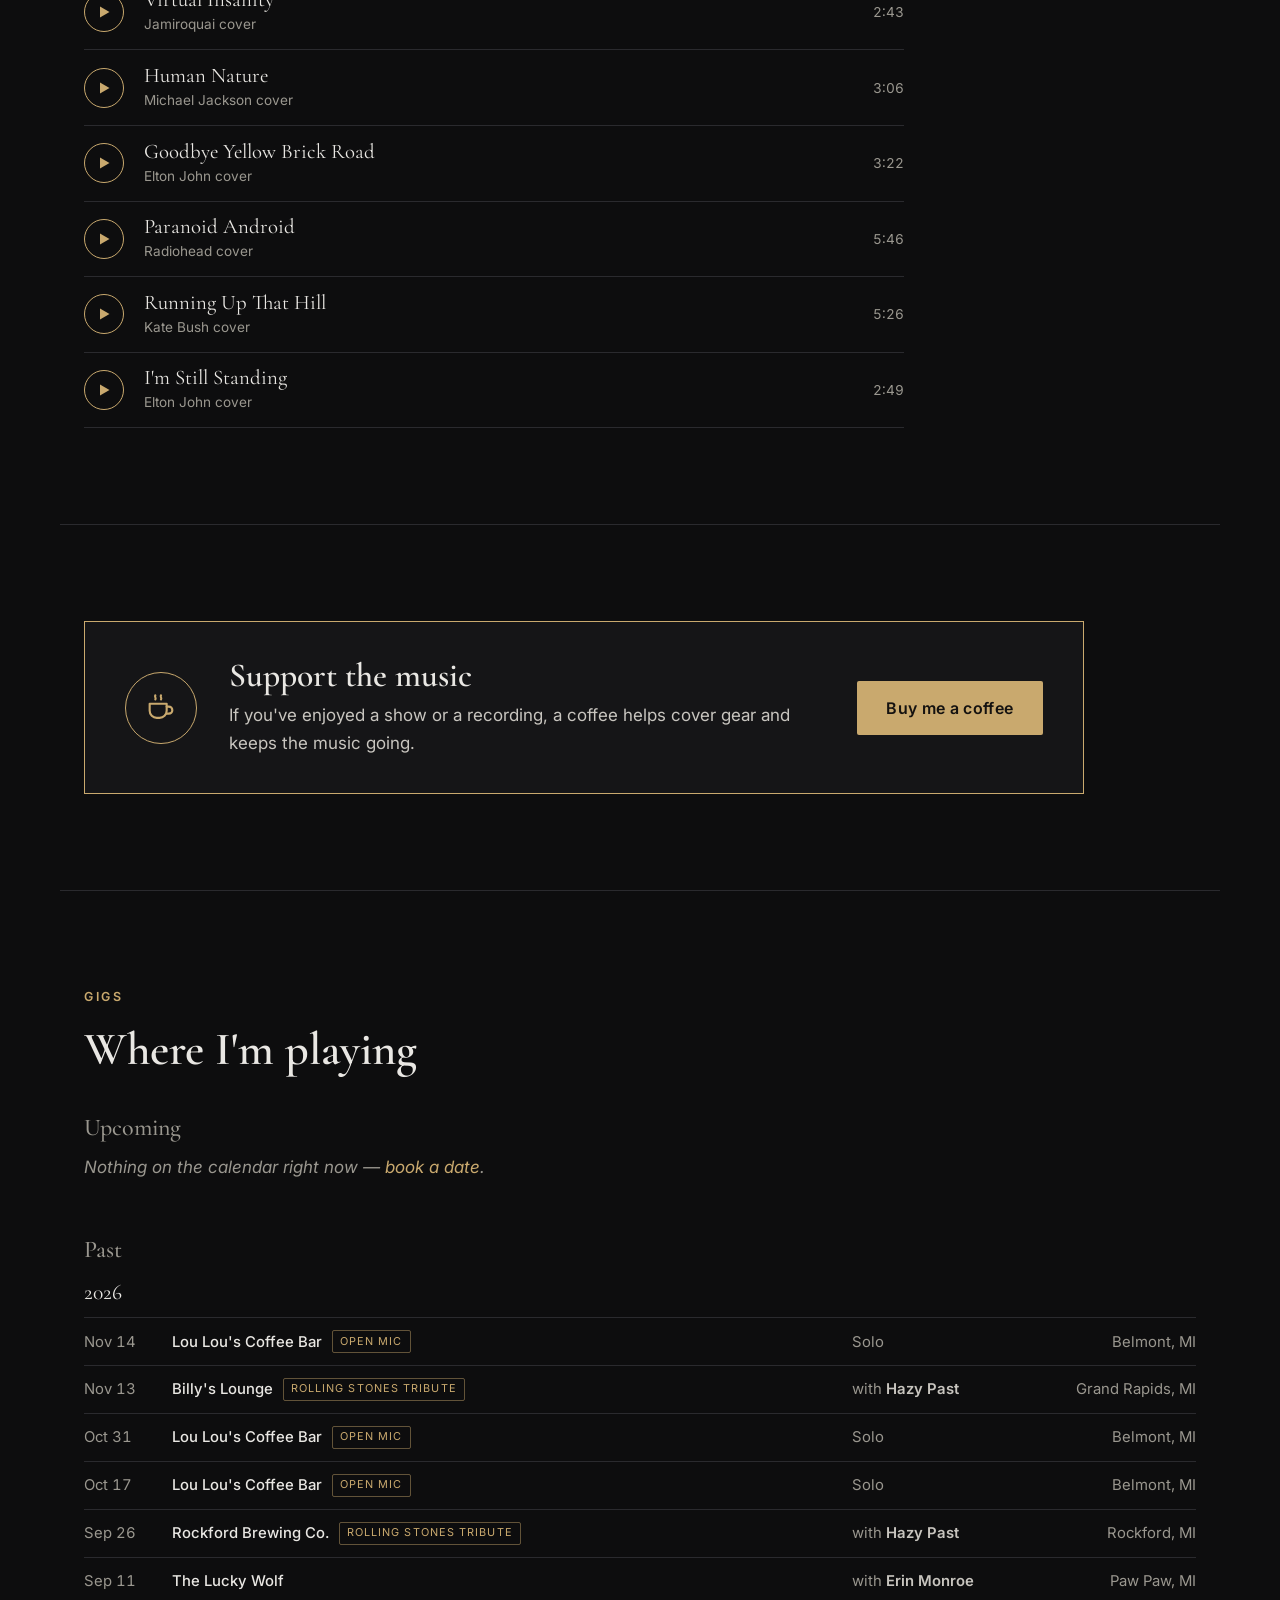
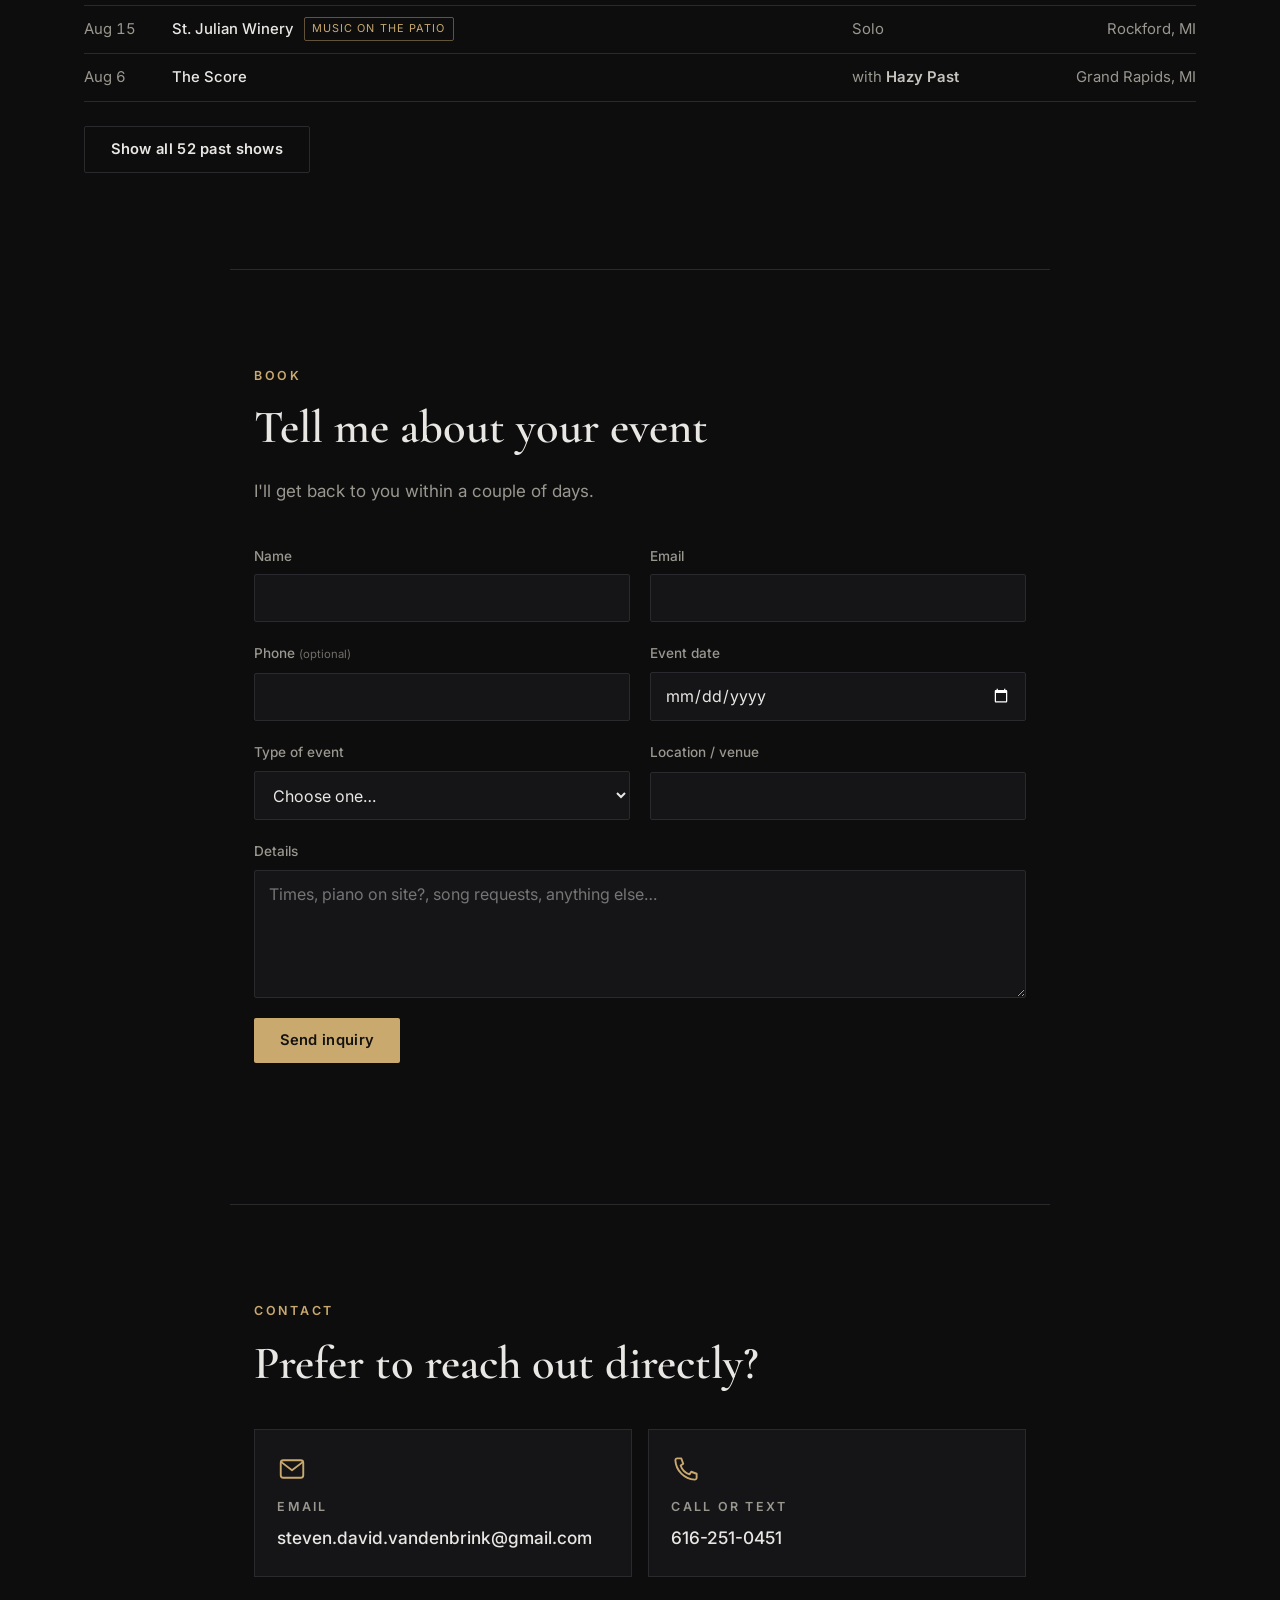
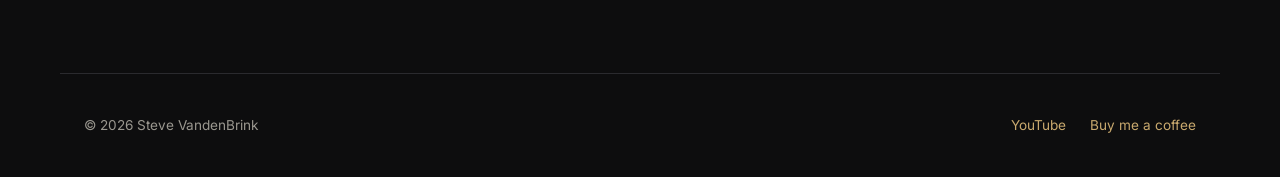
==== commit 60896019: "Add Lou Lou's open mic (Nov 14, 2026) Co-Authored-By: Claude Opus 5.5 <noreply@anthropic.com> Claude" ====
--- a/index.html
+++ b/index.html
@@ -15,7 +15,7 @@
   <link rel="preconnect" href="https://fonts.googleapis.com">
   <link rel="preconnect" href="https://fonts.gstatic.com" crossorigin>
   <link href="https://fonts.googleapis.com/css2?family=Cormorant+Garamond:ital,wght@0,500;0,600;1,500&family=Inter:wght@400;500;600&display=swap" rel="stylesheet">
-  <link rel="stylesheet" href="css/style.css?v=38">
+  <link rel="stylesheet" href="css/style.css?v=39">
 </head>
 <body>
 
@@ -184,7 +184,10 @@
     <p class="footer-links"><a id="footer-youtube" href="#" target="_blank" rel="noopener">YouTube</a><a href="https://buymeacoffee.com/stevevandenbrink" target="_blank" rel="noopener">Buy me a coffee</a></p>
   </footer>
 
-  <script src="js/data.js?v=38"></script>
-  <script src="js/main.js?v=38"></script>
+  <script src="js/data.js?v=39"></script>
+  <script src="js/main.js?v=39"></script>
+  <!-- Cloudflare Web Analytics -->
+  <script type="module" src="https://static.cloudflareinsights.com/beacon.min.js" data-cf-beacon='{"token": "06da2b97178b491685e7f2ce949ae78d"}'></script>
+  <!-- End Cloudflare Web Analytics -->
 </body>
 </html>
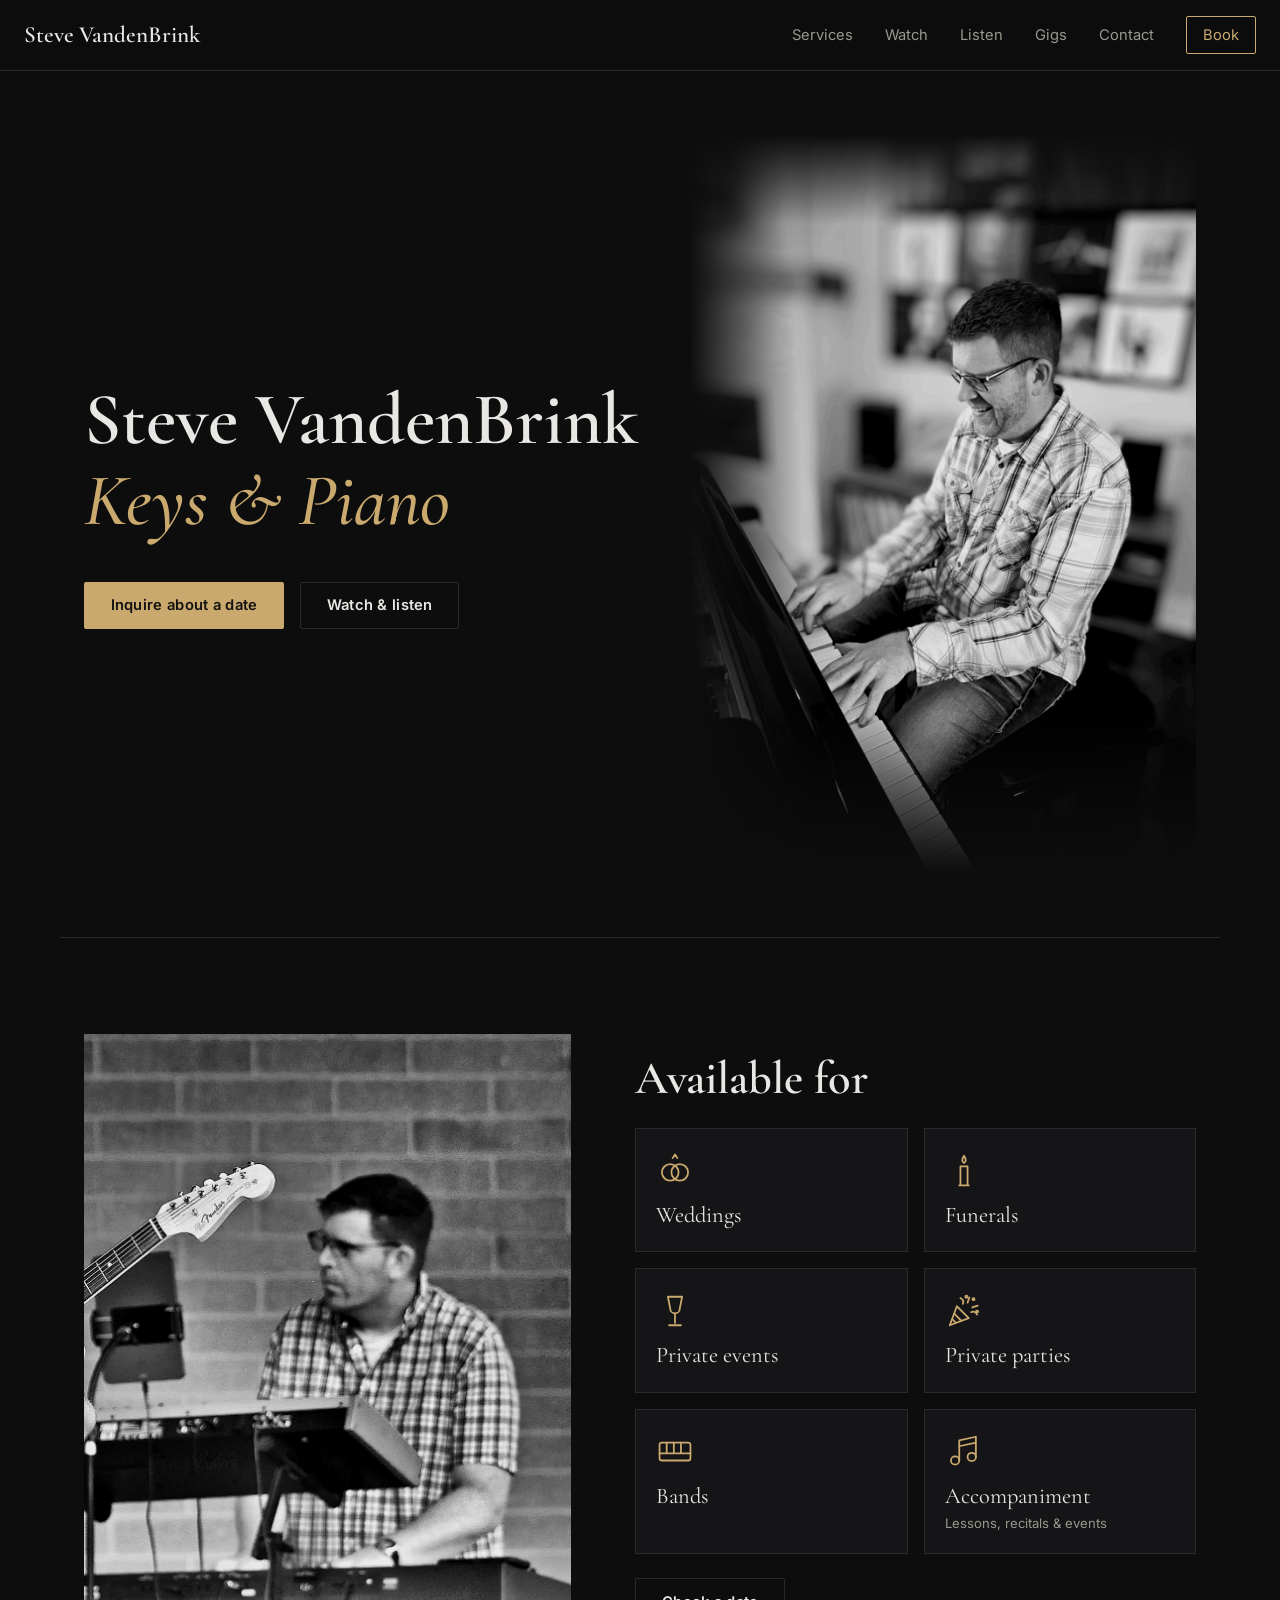
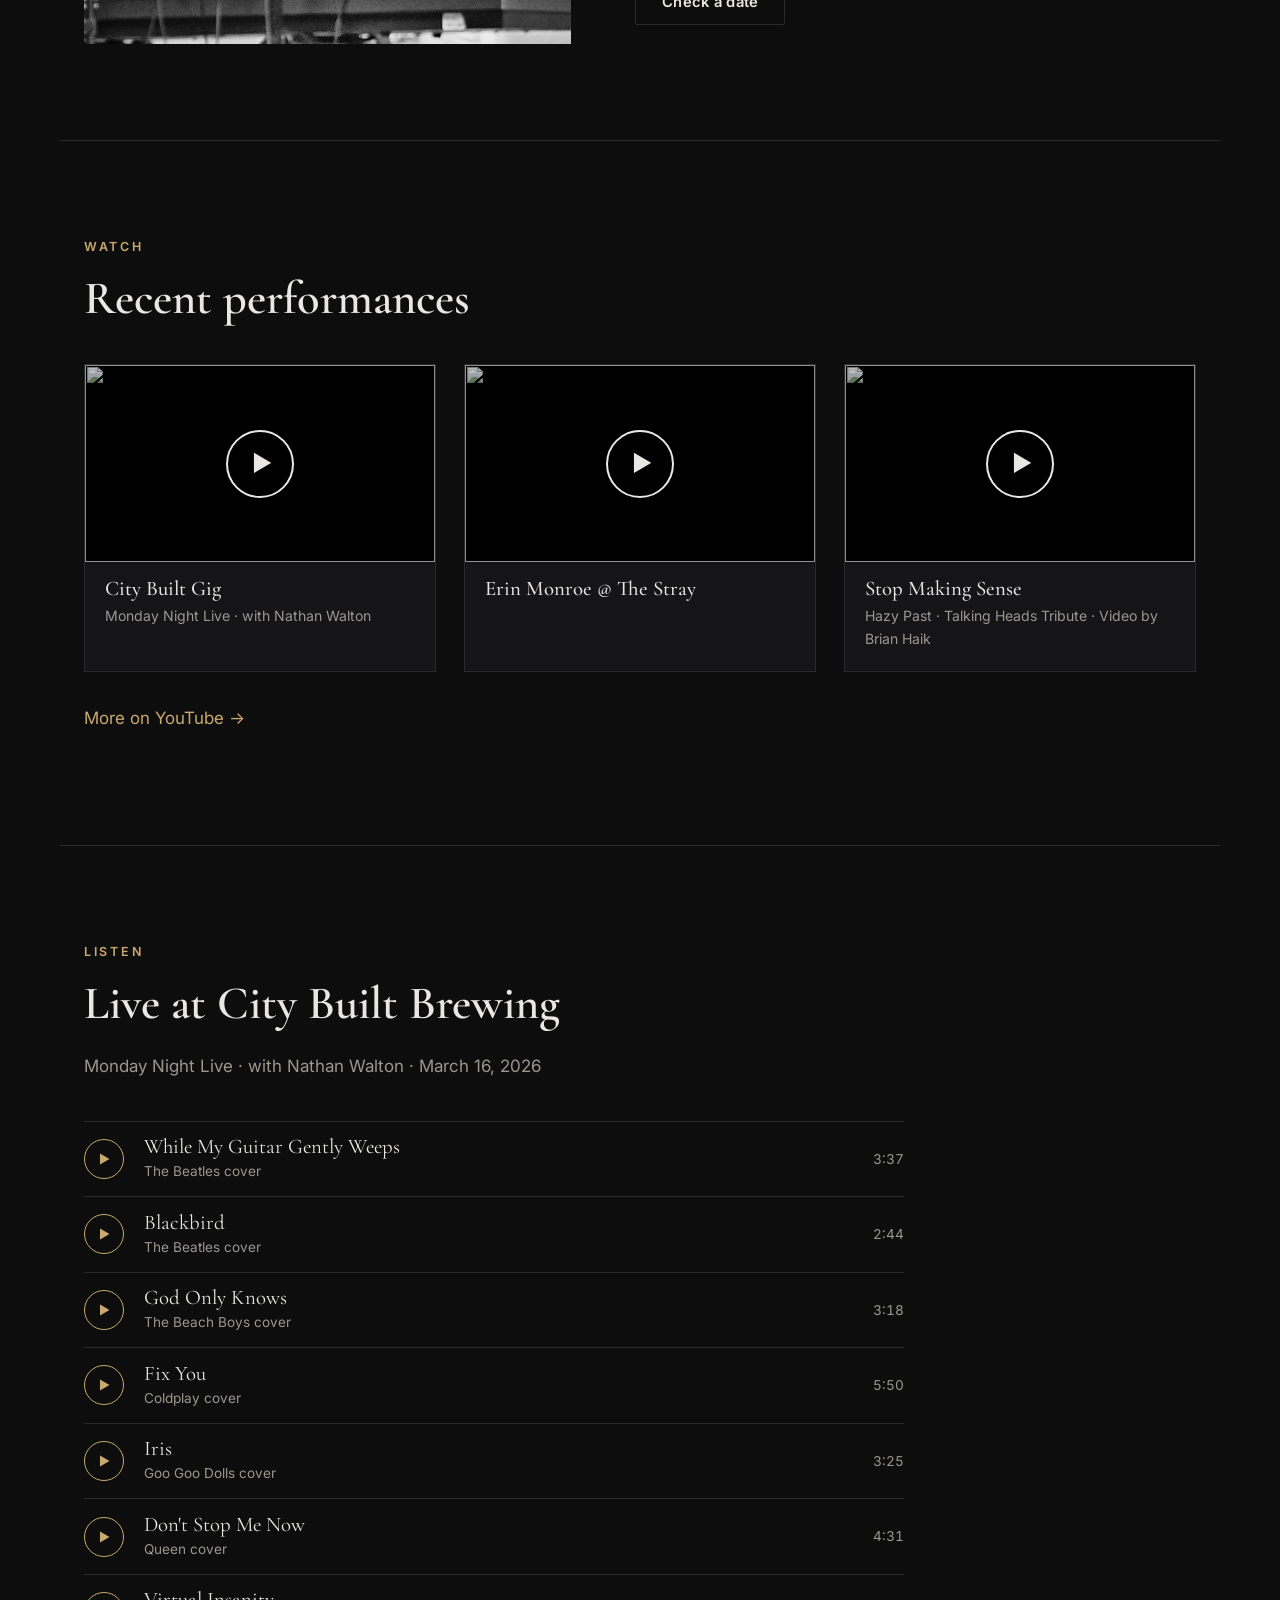
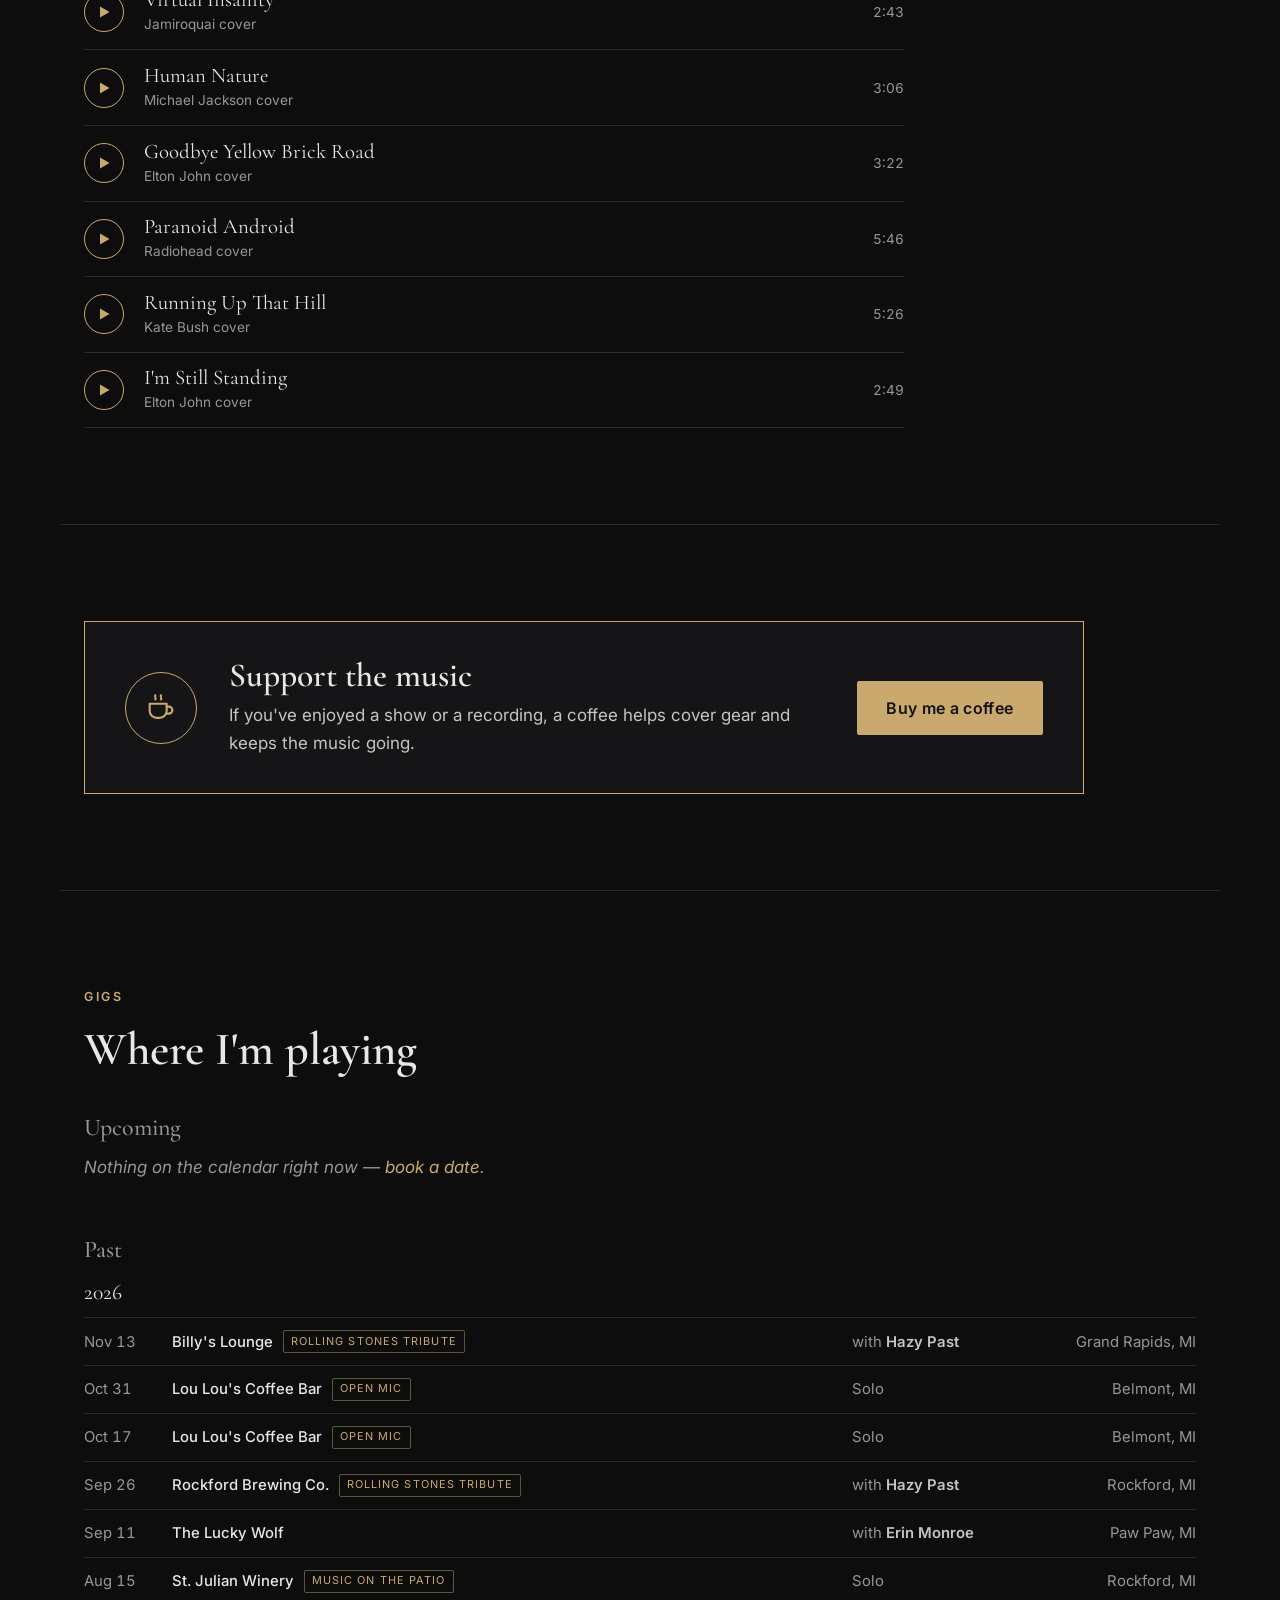
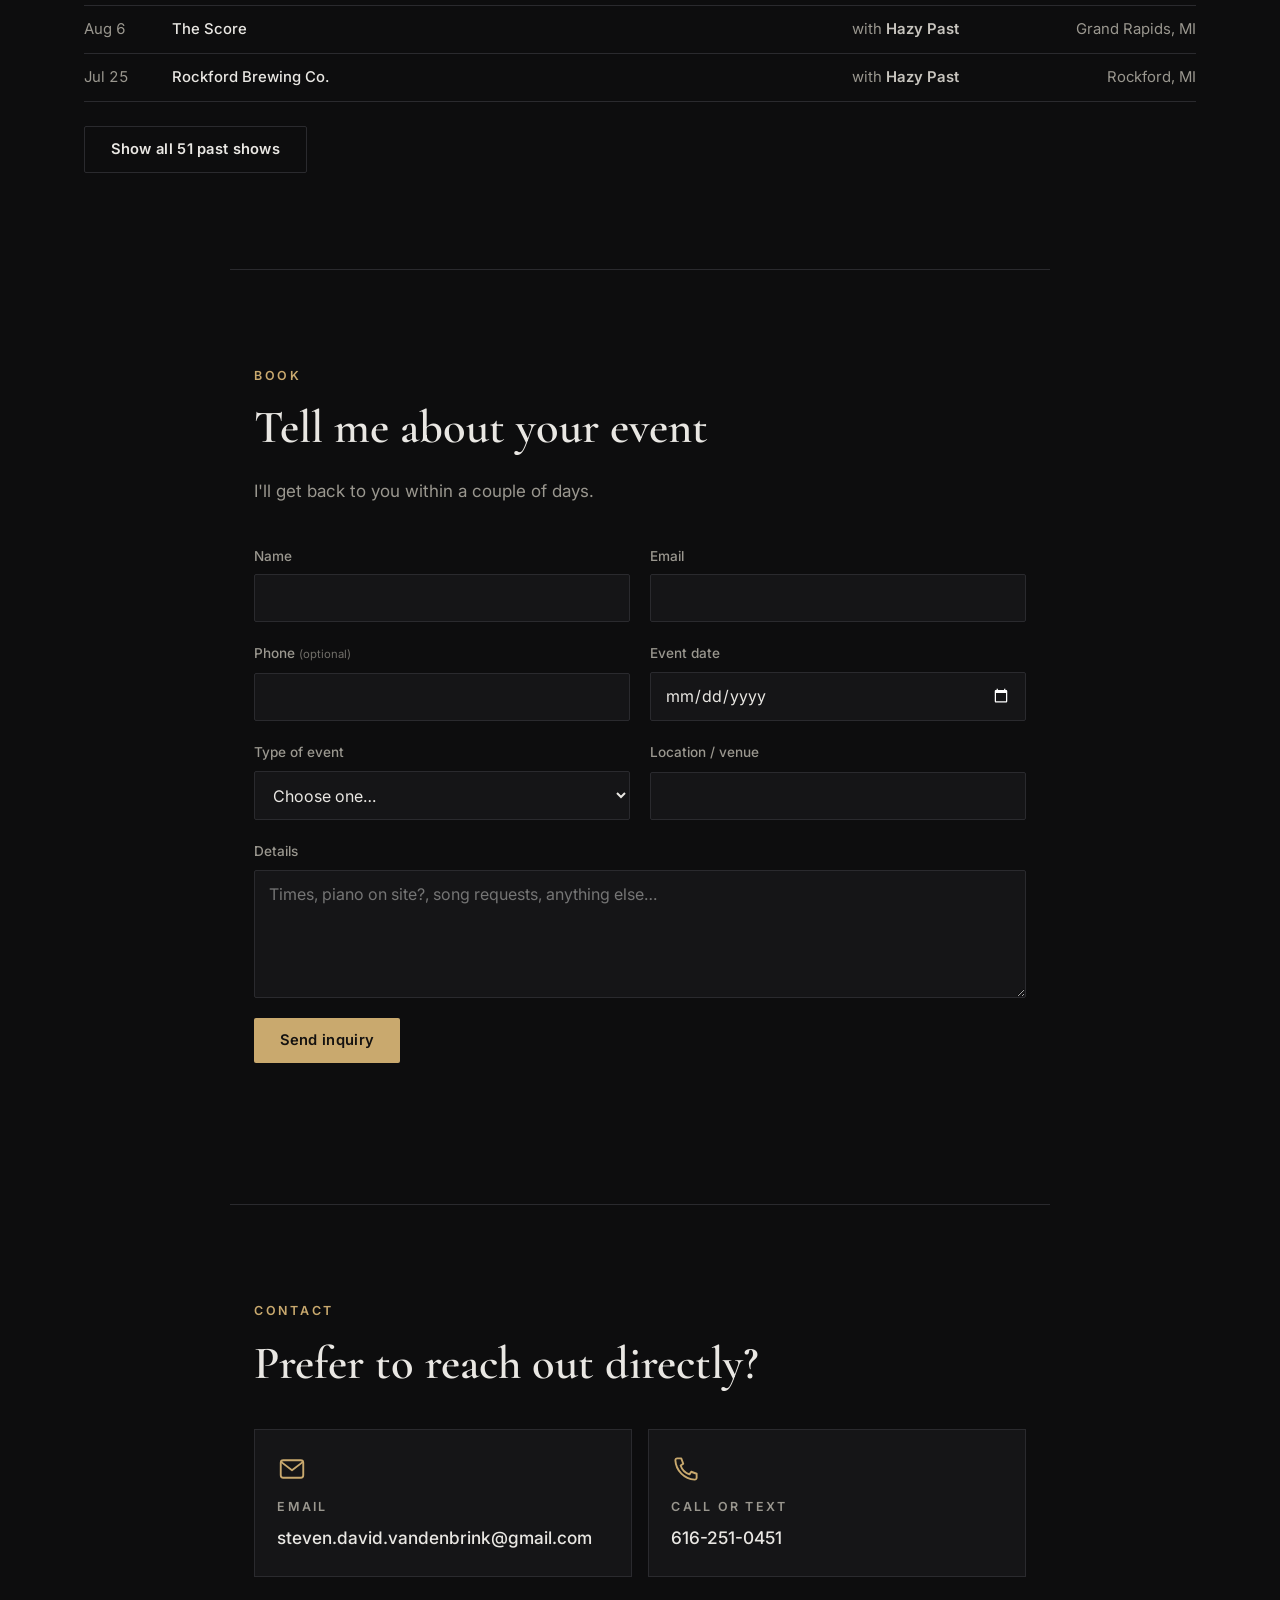
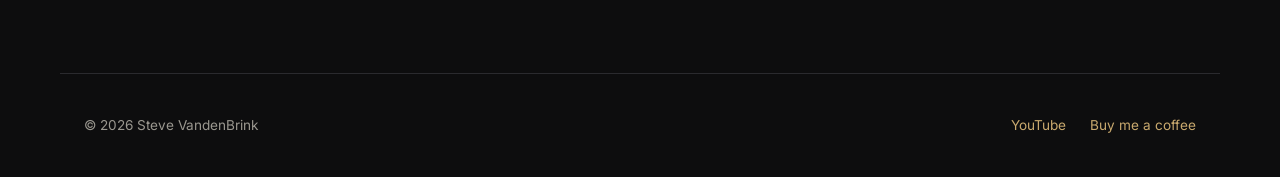
==== commit 28694f55: "Remove Lou Lou's open mic (Nov 14, 2026) Co-Authored-By: Claude Opus 5.5 <noreply@anthropic.com> Cla" ====
--- a/index.html
+++ b/index.html
@@ -15,7 +15,7 @@
   <link rel="preconnect" href="https://fonts.googleapis.com">
   <link rel="preconnect" href="https://fonts.gstatic.com" crossorigin>
   <link href="https://fonts.googleapis.com/css2?family=Cormorant+Garamond:ital,wght@0,500;0,600;1,500&family=Inter:wght@400;500;600&display=swap" rel="stylesheet">
-  <link rel="stylesheet" href="css/style.css?v=39">
+  <link rel="stylesheet" href="css/style.css?v=40">
 </head>
 <body>
 
@@ -184,8 +184,8 @@
     <p class="footer-links"><a id="footer-youtube" href="#" target="_blank" rel="noopener">YouTube</a><a href="https://buymeacoffee.com/stevevandenbrink" target="_blank" rel="noopener">Buy me a coffee</a></p>
   </footer>
 
-  <script src="js/data.js?v=39"></script>
-  <script src="js/main.js?v=39"></script>
+  <script src="js/data.js?v=40"></script>
+  <script src="js/main.js?v=40"></script>
   <!-- Cloudflare Web Analytics -->
   <script type="module" src="https://static.cloudflareinsights.com/beacon.min.js" data-cf-beacon='{"token": "06da2b97178b491685e7f2ce949ae78d"}'></script>
   <!-- End Cloudflare Web Analytics -->
